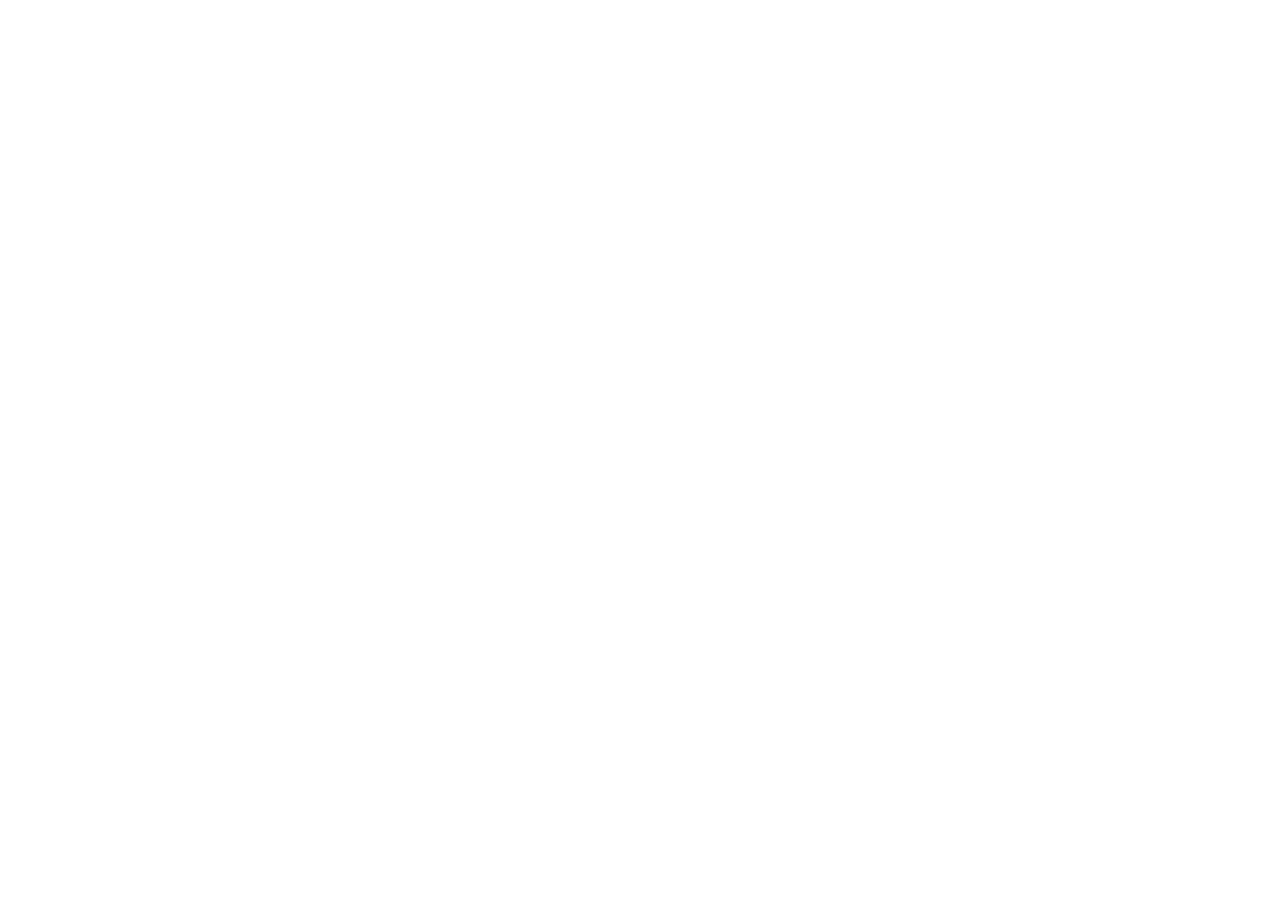
==== index.html @ 15af83b5 "第二次大事件" ====
<!DOCTYPE html>
<html lang="en">
  <head>
    <meta charset="UTF-8" />
    <meta name="viewport" content="width=device-width, initial-scale=1.0" />
    <title>Document</title>
  </head>
  <body></body>
</html>
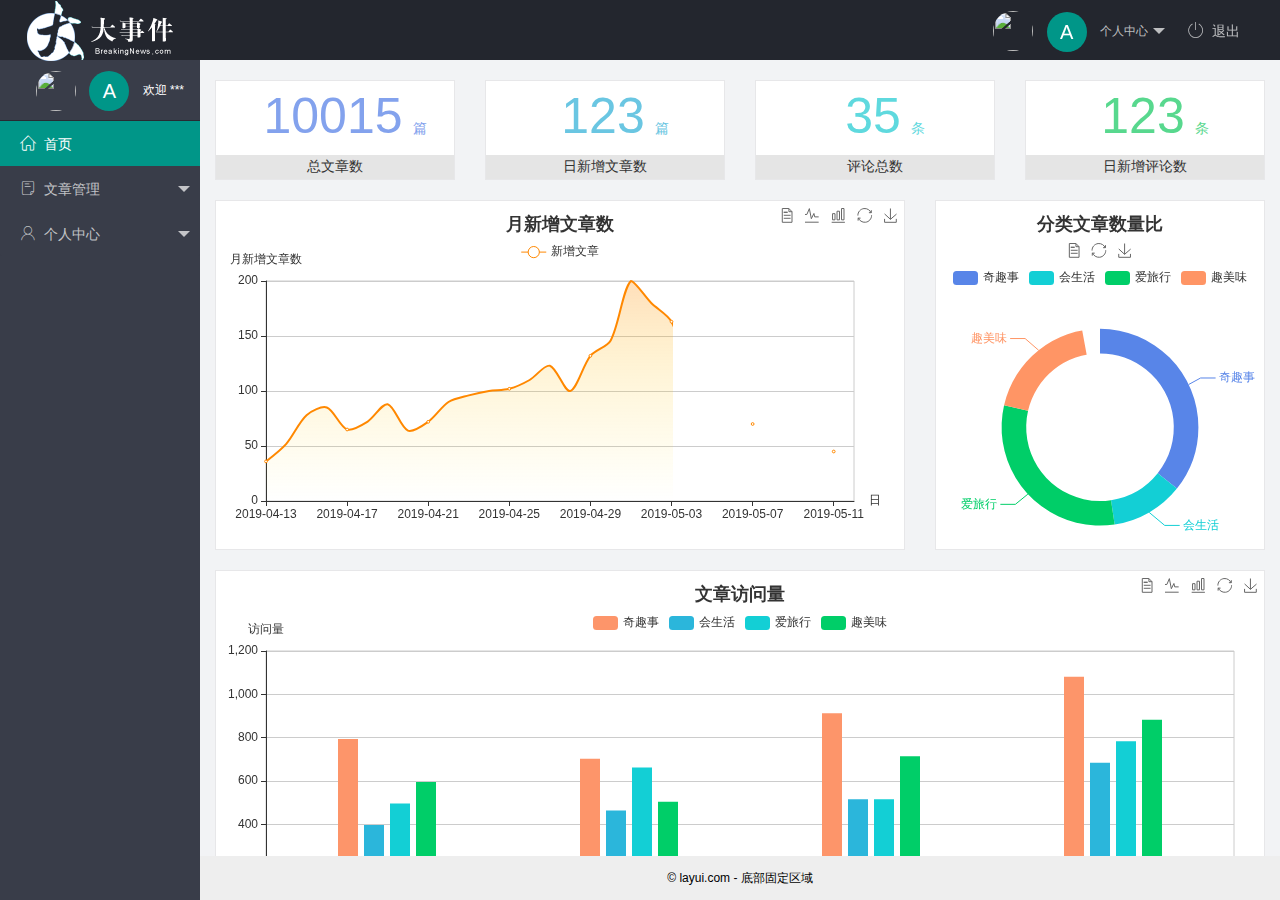
==== commit e11b3e50: "后台主页功能" ====
--- a/index.html
+++ b/index.html
@@ -4,6 +4,95 @@
     <meta charset="UTF-8" />
     <meta name="viewport" content="width=device-width, initial-scale=1.0" />
     <title>Document</title>
+    <link rel="stylesheet" href="/assets/lib/layui/css/layui.css" />
+    <link rel="stylesheet" href="/assets/fonts/iconfont.css" />
+    <link rel="stylesheet" href="/assets/css/index.css" />
   </head>
-  <body></body>
+  <body class="layui-layout-body">
+    <div class="layui-layout layui-layout-admin">
+      <div class="layui-header">
+        <div class="layui-logo">
+          <img src="/assets/images/logo.png" alt="" />
+        </div>
+        <!-- 头部区域（可配合layui已有的水平导航） -->
+        <ul class="layui-nav layui-layout-right">
+          <li class="layui-nav-item">
+            <a href="javascript:;" class="userinfo">
+              <img src="http://t.cn/RCzsdCq" class="layui-nav-img" />
+              <span class="text-avatar">A</span>
+              个人中心
+            </a>
+            <dl class="layui-nav-child">
+              <dd><a href="">基本资料</a></dd>
+              <dd><a href="">更换头像</a></dd>
+              <dd><a href="">重置密码</a></dd>
+            </dl>
+          </li>
+          <li class="layui-nav-item">
+            <a href="javascript:;" id="btnLogout"><span class="iconfont icon-tuichu"></span>退出</a>
+          </li>
+        </ul>
+      </div>
+
+      <div class="layui-side layui-bg-black">
+        <div class="layui-side-scroll">
+          <div class="userinfo">
+            <img src="http://t.cn/RCzsdCq" class="layui-nav-img" />
+            <span class="text-avatar">A</span>
+            <span id="welcome">欢迎 ***</span>
+          </div>
+          <!-- 左侧导航区域（可配合layui已有的垂直导航） -->
+          <!-- 左侧导航区域（可配合layui已有的垂直导航） -->
+          <ul class="layui-nav layui-nav-tree" lay-shrink="all">
+            <li class="layui-nav-item layui-this">
+              <a href="/home/dashboard.html" target="fm"><span class="iconfont icon-home"></span>首页</a>
+            </li>
+            <li class="layui-nav-item">
+              <a class="" href="javascript:;"><span class="iconfont icon-16"></span>文章管理</a>
+              <dl class="layui-nav-child">
+                <dd>
+                  <a href="javascript:;"><i class="layui-icon layui-icon-app"></i>文章类别</a>
+                </dd>
+                <dd>
+                  <a href="javascript:;"><i class="layui-icon layui-icon-app"></i>文章列表</a>
+                </dd>
+                <dd>
+                  <a href="javascript:;"><i class="layui-icon layui-icon-app"></i>发布文章</a>
+                </dd>
+              </dl>
+            </li>
+            <li class="layui-nav-item">
+              <a href="javascript:;"><span class="iconfont icon-user"></span>个人中心</a>
+              <dl class="layui-nav-child">
+                <dd>
+                  <a href="javascript:;"><i class="layui-icon layui-icon-app"></i>基本资料</a>
+                </dd>
+                <dd>
+                  <a href="javascript:;"><i class="layui-icon layui-icon-app"></i>更换头像</a>
+                </dd>
+                <dd>
+                  <a href="javascript:;"><i class="layui-icon layui-icon-app"></i>重置密码</a>
+                </dd>
+              </dl>
+            </li>
+          </ul>
+        </div>
+      </div>
+
+      <div class="layui-body">
+        <!-- 内容主体区域 -->
+        <iframe name="fm" src="/home/dashboard.html" frameborder="0"></iframe>
+      </div>
+
+      <div class="layui-footer">
+        <!-- 底部固定区域 -->
+        © layui.com - 底部固定区域
+      </div>
+    </div>
+    <!-- 导入 layui 的JS文件 -->
+    <script src="/assets/lib/layui/layui.all.js"></script>
+    <script src="/assets/lib/jquery.js"></script>
+    <script src="/assets/js/baseAPI.js"></script>
+    <script src="/assets/js/index.js"></script>
+  </body>
 </html>
--- a/assets/lib/layui/css/layui.css
+++ b/assets/lib/layui/css/layui.css
@@ -0,0 +1,2 @@
+/** layui-v2.5.5 MIT License By https://www.layui.com */
+ .layui-inline,img{display:inline-block;vertical-align:middle}h1,h2,h3,h4,h5,h6{font-weight:400}.layui-edge,.layui-header,.layui-inline,.layui-main{position:relative}.layui-body,.layui-edge,.layui-elip{overflow:hidden}.layui-btn,.layui-edge,.layui-inline,img{vertical-align:middle}.layui-btn,.layui-disabled,.layui-icon,.layui-unselect{-moz-user-select:none;-webkit-user-select:none;-ms-user-select:none}.layui-elip,.layui-form-checkbox span,.layui-form-pane .layui-form-label{text-overflow:ellipsis;white-space:nowrap}.layui-breadcrumb,.layui-tree-btnGroup{visibility:hidden}blockquote,body,button,dd,div,dl,dt,form,h1,h2,h3,h4,h5,h6,input,li,ol,p,pre,td,textarea,th,ul{margin:0;padding:0;-webkit-tap-highlight-color:rgba(0,0,0,0)}a:active,a:hover{outline:0}img{border:none}li{list-style:none}table{border-collapse:collapse;border-spacing:0}h4,h5,h6{font-size:100%}button,input,optgroup,option,select,textarea{font-family:inherit;font-size:inherit;font-style:inherit;font-weight:inherit;outline:0}pre{white-space:pre-wrap;white-space:-moz-pre-wrap;white-space:-pre-wrap;white-space:-o-pre-wrap;word-wrap:break-word}body{line-height:24px;font:14px Helvetica Neue,Helvetica,PingFang SC,Tahoma,Arial,sans-serif}hr{height:1px;margin:10px 0;border:0;clear:both}a{color:#333;text-decoration:none}a:hover{color:#777}a cite{font-style:normal;*cursor:pointer}.layui-border-box,.layui-border-box *{box-sizing:border-box}.layui-box,.layui-box *{box-sizing:content-box}.layui-clear{clear:both;*zoom:1}.layui-clear:after{content:'\20';clear:both;*zoom:1;display:block;height:0}.layui-inline{*display:inline;*zoom:1}.layui-edge{display:inline-block;width:0;height:0;border-width:6px;border-style:dashed;border-color:transparent}.layui-edge-top{top:-4px;border-bottom-color:#999;border-bottom-style:solid}.layui-edge-right{border-left-color:#999;border-left-style:solid}.layui-edge-bottom{top:2px;border-top-color:#999;border-top-style:solid}.layui-edge-left{border-right-color:#999;border-right-style:solid}.layui-disabled,.layui-disabled:hover{color:#d2d2d2!important;cursor:not-allowed!important}.layui-circle{border-radius:100%}.layui-show{display:block!important}.layui-hide{display:none!important}@font-face{font-family:layui-icon;src:url(../font/iconfont.eot?v=250);src:url(../font/iconfont.eot?v=250#iefix) format('embedded-opentype'),url(../font/iconfont.woff2?v=250) format('woff2'),url(../font/iconfont.woff?v=250) format('woff'),url(../font/iconfont.ttf?v=250) format('truetype'),url(../font/iconfont.svg?v=250#layui-icon) format('svg')}.layui-icon{font-family:layui-icon!important;font-size:16px;font-style:normal;-webkit-font-smoothing:antialiased;-moz-osx-font-smoothing:grayscale}.layui-icon-reply-fill:before{content:"\e611"}.layui-icon-set-fill:before{content:"\e614"}.layui-icon-menu-fill:before{content:"\e60f"}.layui-icon-search:before{content:"\e615"}.layui-icon-share:before{content:"\e641"}.layui-icon-set-sm:before{content:"\e620"}.layui-icon-engine:before{content:"\e628"}.layui-icon-close:before{content:"\1006"}.layui-icon-close-fill:before{content:"\1007"}.layui-icon-chart-screen:before{content:"\e629"}.layui-icon-star:before{content:"\e600"}.layui-icon-circle-dot:before{content:"\e617"}.layui-icon-chat:before{content:"\e606"}.layui-icon-release:before{content:"\e609"}.layui-icon-list:before{content:"\e60a"}.layui-icon-chart:before{content:"\e62c"}.layui-icon-ok-circle:before{content:"\1005"}.layui-icon-layim-theme:before{content:"\e61b"}.layui-icon-table:before{content:"\e62d"}.layui-icon-right:before{content:"\e602"}.layui-icon-left:before{content:"\e603"}.layui-icon-cart-simple:before{content:"\e698"}.layui-icon-face-cry:before{content:"\e69c"}.layui-icon-face-smile:before{content:"\e6af"}.layui-icon-survey:before{content:"\e6b2"}.layui-icon-tree:before{content:"\e62e"}.layui-icon-upload-circle:before{content:"\e62f"}.layui-icon-add-circle:before{content:"\e61f"}.layui-icon-download-circle:before{content:"\e601"}.layui-icon-templeate-1:before{content:"\e630"}.layui-icon-util:before{content:"\e631"}.layui-icon-face-surprised:before{content:"\e664"}.layui-icon-edit:before{content:"\e642"}.layui-icon-speaker:before{content:"\e645"}.layui-icon-down:before{content:"\e61a"}.layui-icon-file:before{content:"\e621"}.layui-icon-layouts:before{content:"\e632"}.layui-icon-rate-half:before{content:"\e6c9"}.layui-icon-add-circle-fine:before{content:"\e608"}.layui-icon-prev-circle:before{content:"\e633"}.layui-icon-read:before{content:"\e705"}.layui-icon-404:before{content:"\e61c"}.layui-icon-carousel:before{content:"\e634"}.layui-icon-help:before{content:"\e607"}.layui-icon-code-circle:before{content:"\e635"}.layui-icon-water:before{content:"\e636"}.layui-icon-username:before{content:"\e66f"}.layui-icon-find-fill:before{content:"\e670"}.layui-icon-about:before{content:"\e60b"}.layui-icon-location:before{content:"\e715"}.layui-icon-up:before{content:"\e619"}.layui-icon-pause:before{content:"\e651"}.layui-icon-date:before{content:"\e637"}.layui-icon-layim-uploadfile:before{content:"\e61d"}.layui-icon-delete:before{content:"\e640"}.layui-icon-play:before{content:"\e652"}.layui-icon-top:before{content:"\e604"}.layui-icon-friends:before{content:"\e612"}.layui-icon-refresh-3:before{content:"\e9aa"}.layui-icon-ok:before{content:"\e605"}.layui-icon-layer:before{content:"\e638"}.layui-icon-face-smile-fine:before{content:"\e60c"}.layui-icon-dollar:before{content:"\e659"}.layui-icon-group:before{content:"\e613"}.layui-icon-layim-download:before{content:"\e61e"}.layui-icon-picture-fine:before{content:"\e60d"}.layui-icon-link:before{content:"\e64c"}.layui-icon-diamond:before{content:"\e735"}.layui-icon-log:before{content:"\e60e"}.layui-icon-rate-solid:before{content:"\e67a"}.layui-icon-fonts-del:before{content:"\e64f"}.layui-icon-unlink:before{content:"\e64d"}.layui-icon-fonts-clear:before{content:"\e639"}.layui-icon-triangle-r:before{content:"\e623"}.layui-icon-circle:before{content:"\e63f"}.layui-icon-radio:before{content:"\e643"}.layui-icon-align-center:before{content:"\e647"}.layui-icon-align-right:before{content:"\e648"}.layui-icon-align-left:before{content:"\e649"}.layui-icon-loading-1:before{content:"\e63e"}.layui-icon-return:before{content:"\e65c"}.layui-icon-fonts-strong:before{content:"\e62b"}.layui-icon-upload:before{content:"\e67c"}.layui-icon-dialogue:before{content:"\e63a"}.layui-icon-video:before{content:"\e6ed"}.layui-icon-headset:before{content:"\e6fc"}.layui-icon-cellphone-fine:before{content:"\e63b"}.layui-icon-add-1:before{content:"\e654"}.layui-icon-face-smile-b:before{content:"\e650"}.layui-icon-fonts-html:before{content:"\e64b"}.layui-icon-form:before{content:"\e63c"}.layui-icon-cart:before{content:"\e657"}.layui-icon-camera-fill:before{content:"\e65d"}.layui-icon-tabs:before{content:"\e62a"}.layui-icon-fonts-code:before{content:"\e64e"}.layui-icon-fire:before{content:"\e756"}.layui-icon-set:before{content:"\e716"}.layui-icon-fonts-u:before{content:"\e646"}.layui-icon-triangle-d:before{content:"\e625"}.layui-icon-tips:before{content:"\e702"}.layui-icon-picture:before{content:"\e64a"}.layui-icon-more-vertical:before{content:"\e671"}.layui-icon-flag:before{content:"\e66c"}.layui-icon-loading:before{content:"\e63d"}.layui-icon-fonts-i:before{content:"\e644"}.layui-icon-refresh-1:before{content:"\e666"}.layui-icon-rmb:before{content:"\e65e"}.layui-icon-home:before{content:"\e68e"}.layui-icon-user:before{content:"\e770"}.layui-icon-notice:before{content:"\e667"}.layui-icon-login-weibo:before{content:"\e675"}.layui-icon-voice:before{content:"\e688"}.layui-icon-upload-drag:before{content:"\e681"}.layui-icon-login-qq:before{content:"\e676"}.layui-icon-snowflake:before{content:"\e6b1"}.layui-icon-file-b:before{content:"\e655"}.layui-icon-template:before{content:"\e663"}.layui-icon-auz:before{content:"\e672"}.layui-icon-console:before{content:"\e665"}.layui-icon-app:before{content:"\e653"}.layui-icon-prev:before{content:"\e65a"}.layui-icon-website:before{content:"\e7ae"}.layui-icon-next:before{content:"\e65b"}.layui-icon-component:before{content:"\e857"}.layui-icon-more:before{content:"\e65f"}.layui-icon-login-wechat:before{content:"\e677"}.layui-icon-shrink-right:before{content:"\e668"}.layui-icon-spread-left:before{content:"\e66b"}.layui-icon-camera:before{content:"\e660"}.layui-icon-note:before{content:"\e66e"}.layui-icon-refresh:before{content:"\e669"}.layui-icon-female:before{content:"\e661"}.layui-icon-male:before{content:"\e662"}.layui-icon-password:before{content:"\e673"}.layui-icon-senior:before{content:"\e674"}.layui-icon-theme:before{content:"\e66a"}.layui-icon-tread:before{content:"\e6c5"}.layui-icon-praise:before{content:"\e6c6"}.layui-icon-star-fill:before{content:"\e658"}.layui-icon-rate:before{content:"\e67b"}.layui-icon-template-1:before{content:"\e656"}.layui-icon-vercode:before{content:"\e679"}.layui-icon-cellphone:before{content:"\e678"}.layui-icon-screen-full:before{content:"\e622"}.layui-icon-screen-restore:before{content:"\e758"}.layui-icon-cols:before{content:"\e610"}.layui-icon-export:before{content:"\e67d"}.layui-icon-print:before{content:"\e66d"}.layui-icon-slider:before{content:"\e714"}.layui-icon-addition:before{content:"\e624"}.layui-icon-subtraction:before{content:"\e67e"}.layui-icon-service:before{content:"\e626"}.layui-icon-transfer:before{content:"\e691"}.layui-main{width:1140px;margin:0 auto}.layui-header{z-index:1000;height:60px}.layui-header a:hover{transition:all .5s;-webkit-transition:all .5s}.layui-side{position:fixed;left:0;top:0;bottom:0;z-index:999;width:200px;overflow-x:hidden}.layui-side-scroll{position:relative;width:220px;height:100%;overflow-x:hidden}.layui-body{position:absolute;left:200px;right:0;top:0;bottom:0;z-index:998;width:auto;overflow-y:auto;box-sizing:border-box}.layui-layout-body{overflow:hidden}.layui-layout-admin .layui-header{background-color:#23262E}.layui-layout-admin .layui-side{top:60px;width:200px;overflow-x:hidden}.layui-layout-admin .layui-body{position:fixed;top:60px;bottom:44px}.layui-layout-admin .layui-main{width:auto;margin:0 15px}.layui-layout-admin .layui-footer{position:fixed;left:200px;right:0;bottom:0;height:44px;line-height:44px;padding:0 15px;background-color:#eee}.layui-layout-admin .layui-logo{position:absolute;left:0;top:0;width:200px;height:100%;line-height:60px;text-align:center;color:#009688;font-size:16px}.layui-layout-admin .layui-header .layui-nav{background:0 0}.layui-layout-left{position:absolute!important;left:200px;top:0}.layui-layout-right{position:absolute!important;right:0;top:0}.layui-container{position:relative;margin:0 auto;padding:0 15px;box-sizing:border-box}.layui-fluid{position:relative;margin:0 auto;padding:0 15px}.layui-row:after,.layui-row:before{content:'';display:block;clear:both}.layui-col-lg1,.layui-col-lg10,.layui-col-lg11,.layui-col-lg12,.layui-col-lg2,.layui-col-lg3,.layui-col-lg4,.layui-col-lg5,.layui-col-lg6,.layui-col-lg7,.layui-col-lg8,.layui-col-lg9,.layui-col-md1,.layui-col-md10,.layui-col-md11,.layui-col-md12,.layui-col-md2,.layui-col-md3,.layui-col-md4,.layui-col-md5,.layui-col-md6,.layui-col-md7,.layui-col-md8,.layui-col-md9,.layui-col-sm1,.layui-col-sm10,.layui-col-sm11,.layui-col-sm12,.layui-col-sm2,.layui-col-sm3,.layui-col-sm4,.layui-col-sm5,.layui-col-sm6,.layui-col-sm7,.layui-col-sm8,.layui-col-sm9,.layui-col-xs1,.layui-col-xs10,.layui-col-xs11,.layui-col-xs12,.layui-col-xs2,.layui-col-xs3,.layui-col-xs4,.layui-col-xs5,.layui-col-xs6,.layui-col-xs7,.layui-col-xs8,.layui-col-xs9{position:relative;display:block;box-sizing:border-box}.layui-col-xs1,.layui-col-xs10,.layui-col-xs11,.layui-col-xs12,.layui-col-xs2,.layui-col-xs3,.layui-col-xs4,.layui-col-xs5,.layui-col-xs6,.layui-col-xs7,.layui-col-xs8,.layui-col-xs9{float:left}.layui-col-xs1{width:8.33333333%}.layui-col-xs2{width:16.66666667%}.layui-col-xs3{width:25%}.layui-col-xs4{width:33.33333333%}.layui-col-xs5{width:41.66666667%}.layui-col-xs6{width:50%}.layui-col-xs7{width:58.33333333%}.layui-col-xs8{width:66.66666667%}.layui-col-xs9{width:75%}.layui-col-xs10{width:83.33333333%}.layui-col-xs11{width:91.66666667%}.layui-col-xs12{width:100%}.layui-col-xs-offset1{margin-left:8.33333333%}.layui-col-xs-offset2{margin-left:16.66666667%}.layui-col-xs-offset3{margin-left:25%}.layui-col-xs-offset4{margin-left:33.33333333%}.layui-col-xs-offset5{margin-left:41.66666667%}.layui-col-xs-offset6{margin-left:50%}.layui-col-xs-offset7{margin-left:58.33333333%}.layui-col-xs-offset8{margin-left:66.66666667%}.layui-col-xs-offset9{margin-left:75%}.layui-col-xs-offset10{margin-left:83.33333333%}.layui-col-xs-offset11{margin-left:91.66666667%}.layui-col-xs-offset12{margin-left:100%}@media screen and (max-width:768px){.layui-hide-xs{display:none!important}.layui-show-xs-block{display:block!important}.layui-show-xs-inline{display:inline!important}.layui-show-xs-inline-block{display:inline-block!important}}@media screen and (min-width:768px){.layui-container{width:750px}.layui-hide-sm{display:none!important}.layui-show-sm-block{display:block!important}.layui-show-sm-inline{display:inline!important}.layui-show-sm-inline-block{display:inline-block!important}.layui-col-sm1,.layui-col-sm10,.layui-col-sm11,.layui-col-sm12,.layui-col-sm2,.layui-col-sm3,.layui-col-sm4,.layui-col-sm5,.layui-col-sm6,.layui-col-sm7,.layui-col-sm8,.layui-col-sm9{float:left}.layui-col-sm1{width:8.33333333%}.layui-col-sm2{width:16.66666667%}.layui-col-sm3{width:25%}.layui-col-sm4{width:33.33333333%}.layui-col-sm5{width:41.66666667%}.layui-col-sm6{width:50%}.layui-col-sm7{width:58.33333333%}.layui-col-sm8{width:66.66666667%}.layui-col-sm9{width:75%}.layui-col-sm10{width:83.33333333%}.layui-col-sm11{width:91.66666667%}.layui-col-sm12{width:100%}.layui-col-sm-offset1{margin-left:8.33333333%}.layui-col-sm-offset2{margin-left:16.66666667%}.layui-col-sm-offset3{margin-left:25%}.layui-col-sm-offset4{margin-left:33.33333333%}.layui-col-sm-offset5{margin-left:41.66666667%}.layui-col-sm-offset6{margin-left:50%}.layui-col-sm-offset7{margin-left:58.33333333%}.layui-col-sm-offset8{margin-left:66.66666667%}.layui-col-sm-offset9{margin-left:75%}.layui-col-sm-offset10{margin-left:83.33333333%}.layui-col-sm-offset11{margin-left:91.66666667%}.layui-col-sm-offset12{margin-left:100%}}@media screen and (min-width:992px){.layui-container{width:970px}.layui-hide-md{display:none!important}.layui-show-md-block{display:block!important}.layui-show-md-inline{display:inline!important}.layui-show-md-inline-block{display:inline-block!important}.layui-col-md1,.layui-col-md10,.layui-col-md11,.layui-col-md12,.layui-col-md2,.layui-col-md3,.layui-col-md4,.layui-col-md5,.layui-col-md6,.layui-col-md7,.layui-col-md8,.layui-col-md9{float:left}.layui-col-md1{width:8.33333333%}.layui-col-md2{width:16.66666667%}.layui-col-md3{width:25%}.layui-col-md4{width:33.33333333%}.layui-col-md5{width:41.66666667%}.layui-col-md6{width:50%}.layui-col-md7{width:58.33333333%}.layui-col-md8{width:66.66666667%}.layui-col-md9{width:75%}.layui-col-md10{width:83.33333333%}.layui-col-md11{width:91.66666667%}.layui-col-md12{width:100%}.layui-col-md-offset1{margin-left:8.33333333%}.layui-col-md-offset2{margin-left:16.66666667%}.layui-col-md-offset3{margin-left:25%}.layui-col-md-offset4{margin-left:33.33333333%}.layui-col-md-offset5{margin-left:41.66666667%}.layui-col-md-offset6{margin-left:50%}.layui-col-md-offset7{margin-left:58.33333333%}.layui-col-md-offset8{margin-left:66.66666667%}.layui-col-md-offset9{margin-left:75%}.layui-col-md-offset10{margin-left:83.33333333%}.layui-col-md-offset11{margin-left:91.66666667%}.layui-col-md-offset12{margin-left:100%}}@media screen and (min-width:1200px){.layui-container{width:1170px}.layui-hide-lg{display:none!important}.layui-show-lg-block{display:block!important}.layui-show-lg-inline{display:inline!important}.layui-show-lg-inline-block{display:inline-block!important}.layui-col-lg1,.layui-col-lg10,.layui-col-lg11,.layui-col-lg12,.layui-col-lg2,.layui-col-lg3,.layui-col-lg4,.layui-col-lg5,.layui-col-lg6,.layui-col-lg7,.layui-col-lg8,.layui-col-lg9{float:left}.layui-col-lg1{width:8.33333333%}.layui-col-lg2{width:16.66666667%}.layui-col-lg3{width:25%}.layui-col-lg4{width:33.33333333%}.layui-col-lg5{width:41.66666667%}.layui-col-lg6{width:50%}.layui-col-lg7{width:58.33333333%}.layui-col-lg8{width:66.66666667%}.layui-col-lg9{width:75%}.layui-col-lg10{width:83.33333333%}.layui-col-lg11{width:91.66666667%}.layui-col-lg12{width:100%}.layui-col-lg-offset1{margin-left:8.33333333%}.layui-col-lg-offset2{margin-left:16.66666667%}.layui-col-lg-offset3{margin-left:25%}.layui-col-lg-offset4{margin-left:33.33333333%}.layui-col-lg-offset5{margin-left:41.66666667%}.layui-col-lg-offset6{margin-left:50%}.layui-col-lg-offset7{margin-left:58.33333333%}.layui-col-lg-offset8{margin-left:66.66666667%}.layui-col-lg-offset9{margin-left:75%}.layui-col-lg-offset10{margin-left:83.33333333%}.layui-col-lg-offset11{margin-left:91.66666667%}.layui-col-lg-offset12{margin-left:100%}}.layui-col-space1{margin:-.5px}.layui-col-space1>*{padding:.5px}.layui-col-space3{margin:-1.5px}.layui-col-space3>*{padding:1.5px}.layui-col-space5{margin:-2.5px}.layui-col-space5>*{padding:2.5px}.layui-col-space8{margin:-3.5px}.layui-col-space8>*{padding:3.5px}.layui-col-space10{margin:-5px}.layui-col-space10>*{padding:5px}.layui-col-space12{margin:-6px}.layui-col-space12>*{padding:6px}.layui-col-space15{margin:-7.5px}.layui-col-space15>*{padding:7.5px}.layui-col-space18{margin:-9px}.layui-col-space18>*{padding:9px}.layui-col-space20{margin:-10px}.layui-col-space20>*{padding:10px}.layui-col-space22{margin:-11px}.layui-col-space22>*{padding:11px}.layui-col-space25{margin:-12.5px}.layui-col-space25>*{padding:12.5px}.layui-col-space30{margin:-15px}.layui-col-space30>*{padding:15px}.layui-btn,.layui-input,.layui-select,.layui-textarea,.layui-upload-button{outline:0;-webkit-appearance:none;transition:all .3s;-webkit-transition:all .3s;box-sizing:border-box}.layui-elem-quote{margin-bottom:10px;padding:15px;line-height:22px;border-left:5px solid #009688;border-radius:0 2px 2px 0;background-color:#f2f2f2}.layui-quote-nm{border-style:solid;border-width:1px 1px 1px 5px;background:0 0}.layui-elem-field{margin-bottom:10px;padding:0;border-width:1px;border-style:solid}.layui-elem-field legend{margin-left:20px;padding:0 10px;font-size:20px;font-weight:300}.layui-field-title{margin:10px 0 20px;border-width:1px 0 0}.layui-field-box{padding:10px 15px}.layui-field-title .layui-field-box{padding:10px 0}.layui-progress{position:relative;height:6px;border-radius:20px;background-color:#e2e2e2}.layui-progress-bar{position:absolute;left:0;top:0;width:0;max-width:100%;height:6px;border-radius:20px;text-align:right;background-color:#5FB878;transition:all .3s;-webkit-transition:all .3s}.layui-progress-big,.layui-progress-big .layui-progress-bar{height:18px;line-height:18px}.layui-progress-text{position:relative;top:-20px;line-height:18px;font-size:12px;color:#666}.layui-progress-big .layui-progress-text{position:static;padding:0 10px;color:#fff}.layui-collapse{border-width:1px;border-style:solid;border-radius:2px}.layui-colla-content,.layui-colla-item{border-top-width:1px;border-top-style:solid}.layui-colla-item:first-child{border-top:none}.layui-colla-title{position:relative;height:42px;line-height:42px;padding:0 15px 0 35px;color:#333;background-color:#f2f2f2;cursor:pointer;font-size:14px;overflow:hidden}.layui-colla-content{display:none;padding:10px 15px;line-height:22px;color:#666}.layui-colla-icon{position:absolute;left:15px;top:0;font-size:14px}.layui-card{margin-bottom:15px;border-radius:2px;background-color:#fff;box-shadow:0 1px 2px 0 rgba(0,0,0,.05)}.layui-card:last-child{margin-bottom:0}.layui-card-header{position:relative;height:42px;line-height:42px;padding:0 15px;border-bottom:1px solid #f6f6f6;color:#333;border-radius:2px 2px 0 0;font-size:14px}.layui-bg-black,.layui-bg-blue,.layui-bg-cyan,.layui-bg-green,.layui-bg-orange,.layui-bg-red{color:#fff!important}.layui-card-body{position:relative;padding:10px 15px;line-height:24px}.layui-card-body[pad15]{padding:15px}.layui-card-body[pad20]{padding:20px}.layui-card-body .layui-table{margin:5px 0}.layui-card .layui-tab{margin:0}.layui-panel-window{position:relative;padding:15px;border-radius:0;border-top:5px solid #E6E6E6;background-color:#fff}.layui-auxiliar-moving{position:fixed;left:0;right:0;top:0;bottom:0;width:100%;height:100%;background:0 0;z-index:9999999999}.layui-form-label,.layui-form-mid,.layui-form-select,.layui-input-block,.layui-input-inline,.layui-textarea{position:relative}.layui-bg-red{background-color:#FF5722!important}.layui-bg-orange{background-color:#FFB800!important}.layui-bg-green{background-color:#009688!important}.layui-bg-cyan{background-color:#2F4056!important}.layui-bg-blue{background-color:#1E9FFF!important}.layui-bg-black{background-color:#393D49!important}.layui-bg-gray{background-color:#eee!important;color:#666!important}.layui-badge-rim,.layui-colla-content,.layui-colla-item,.layui-collapse,.layui-elem-field,.layui-form-pane .layui-form-item[pane],.layui-form-pane .layui-form-label,.layui-input,.layui-layedit,.layui-layedit-tool,.layui-quote-nm,.layui-select,.layui-tab-bar,.layui-tab-card,.layui-tab-title,.layui-tab-title .layui-this:after,.layui-textarea{border-color:#e6e6e6}.layui-timeline-item:before,hr{background-color:#e6e6e6}.layui-text{line-height:22px;font-size:14px;color:#666}.layui-text h1,.layui-text h2,.layui-text h3{font-weight:500;color:#333}.layui-text h1{font-size:30px}.layui-text h2{font-size:24px}.layui-text h3{font-size:18px}.layui-text a:not(.layui-btn){color:#01AAED}.layui-text a:not(.layui-btn):hover{text-decoration:underline}.layui-text ul{padding:5px 0 5px 15px}.layui-text ul li{margin-top:5px;list-style-type:disc}.layui-text em,.layui-word-aux{color:#999!important;padding:0 5px!important}.layui-btn{display:inline-block;height:38px;line-height:38px;padding:0 18px;background-color:#009688;color:#fff;white-space:nowrap;text-align:center;font-size:14px;border:none;border-radius:2px;cursor:pointer}.layui-btn:hover{opacity:.8;filter:alpha(opacity=80);color:#fff}.layui-btn:active{opacity:1;filter:alpha(opacity=100)}.layui-btn+.layui-btn{margin-left:10px}.layui-btn-container{font-size:0}.layui-btn-container .layui-btn{margin-right:10px;margin-bottom:10px}.layui-btn-container .layui-btn+.layui-btn{margin-left:0}.layui-table .layui-btn-container .layui-btn{margin-bottom:9px}.layui-btn-radius{border-radius:100px}.layui-btn .layui-icon{margin-right:3px;font-size:18px;vertical-align:bottom;vertical-align:middle\9}.layui-btn-primary{border:1px solid #C9C9C9;background-color:#fff;color:#555}.layui-btn-primary:hover{border-color:#009688;color:#333}.layui-btn-normal{background-color:#1E9FFF}.layui-btn-warm{background-color:#FFB800}.layui-btn-danger{background-color:#FF5722}.layui-btn-checked{background-color:#5FB878}.layui-btn-disabled,.layui-btn-disabled:active,.layui-btn-disabled:hover{border:1px solid #e6e6e6;background-color:#FBFBFB;color:#C9C9C9;cursor:not-allowed;opacity:1}.layui-btn-lg{height:44px;line-height:44px;padding:0 25px;font-size:16px}.layui-btn-sm{height:30px;line-height:30px;padding:0 10px;font-size:12px}.layui-btn-sm i{font-size:16px!important}.layui-btn-xs{height:22px;line-height:22px;padding:0 5px;font-size:12px}.layui-btn-xs i{font-size:14px!important}.layui-btn-group{display:inline-block;vertical-align:middle;font-size:0}.layui-btn-group .layui-btn{margin-left:0!important;margin-right:0!important;border-left:1px solid rgba(255,255,255,.5);border-radius:0}.layui-btn-group .layui-btn-primary{border-left:none}.layui-btn-group .layui-btn-primary:hover{border-color:#C9C9C9;color:#009688}.layui-btn-group .layui-btn:first-child{border-left:none;border-radius:2px 0 0 2px}.layui-btn-group .layui-btn-primary:first-child{border-left:1px solid #c9c9c9}.layui-btn-group .layui-btn:last-child{border-radius:0 2px 2px 0}.layui-btn-group .layui-btn+.layui-btn{margin-left:0}.layui-btn-group+.layui-btn-group{margin-left:10px}.layui-btn-fluid{width:100%}.layui-input,.layui-select,.layui-textarea{height:38px;line-height:1.3;line-height:38px\9;border-width:1px;border-style:solid;background-color:#fff;border-radius:2px}.layui-input::-webkit-input-placeholder,.layui-select::-webkit-input-placeholder,.layui-textarea::-webkit-input-placeholder{line-height:1.3}.layui-input,.layui-textarea{display:block;width:100%;padding-left:10px}.layui-input:hover,.layui-textarea:hover{border-color:#D2D2D2!important}.layui-input:focus,.layui-textarea:focus{border-color:#C9C9C9!important}.layui-textarea{min-height:100px;height:auto;line-height:20px;padding:6px 10px;resize:vertical}.layui-select{padding:0 10px}.layui-form input[type=checkbox],.layui-form input[type=radio],.layui-form select{display:none}.layui-form [lay-ignore]{display:initial}.layui-form-item{margin-bottom:15px;clear:both;*zoom:1}.layui-form-item:after{content:'\20';clear:both;*zoom:1;display:block;height:0}.layui-form-label{float:left;display:block;padding:9px 15px;width:80px;font-weight:400;line-height:20px;text-align:right}.layui-form-label-col{display:block;float:none;padding:9px 0;line-height:20px;text-align:left}.layui-form-item .layui-inline{margin-bottom:5px;margin-right:10px}.layui-input-block{margin-left:110px;min-height:36px}.layui-input-inline{display:inline-block;vertical-align:middle}.layui-form-item .layui-input-inline{float:left;width:190px;margin-right:10px}.layui-form-text .layui-input-inline{width:auto}.layui-form-mid{float:left;display:block;padding:9px 0!important;line-height:20px;margin-right:10px}.layui-form-danger+.layui-form-select .layui-input,.layui-form-danger:focus{border-color:#FF5722!important}.layui-form-select .layui-input{padding-right:30px;cursor:pointer}.layui-form-select .layui-edge{position:absolute;right:10px;top:50%;margin-top:-3px;cursor:pointer;border-width:6px;border-top-color:#c2c2c2;border-top-style:solid;transition:all .3s;-webkit-transition:all .3s}.layui-form-select dl{display:none;position:absolute;left:0;top:42px;padding:5px 0;z-index:899;min-width:100%;border:1px solid #d2d2d2;max-height:300px;overflow-y:auto;background-color:#fff;border-radius:2px;box-shadow:0 2px 4px rgba(0,0,0,.12);box-sizing:border-box}.layui-form-select dl dd,.layui-form-select dl dt{padding:0 10px;line-height:36px;white-space:nowrap;overflow:hidden;text-overflow:ellipsis}.layui-form-select dl dt{font-size:12px;color:#999}.layui-form-select dl dd{cursor:pointer}.layui-form-select dl dd:hover{background-color:#f2f2f2;-webkit-transition:.5s all;transition:.5s all}.layui-form-select .layui-select-group dd{padding-left:20px}.layui-form-select dl dd.layui-select-tips{padding-left:10px!important;color:#999}.layui-form-select dl dd.layui-this{background-color:#5FB878;color:#fff}.layui-form-checkbox,.layui-form-select dl dd.layui-disabled{background-color:#fff}.layui-form-selected dl{display:block}.layui-form-checkbox,.layui-form-checkbox *,.layui-form-switch{display:inline-block;vertical-align:middle}.layui-form-selected .layui-edge{margin-top:-9px;-webkit-transform:rotate(180deg);transform:rotate(180deg);margin-top:-3px\9}:root .layui-form-selected .layui-edge{margin-top:-9px\0/IE9}.layui-form-selectup dl{top:auto;bottom:42px}.layui-select-none{margin:5px 0;text-align:center;color:#999}.layui-select-disabled .layui-disabled{border-color:#eee!important}.layui-select-disabled .layui-edge{border-top-color:#d2d2d2}.layui-form-checkbox{position:relative;height:30px;line-height:30px;margin-right:10px;padding-right:30px;cursor:pointer;font-size:0;-webkit-transition:.1s linear;transition:.1s linear;box-sizing:border-box}.layui-form-checkbox span{padding:0 10px;height:100%;font-size:14px;border-radius:2px 0 0 2px;background-color:#d2d2d2;color:#fff;overflow:hidden}.layui-form-checkbox:hover span{background-color:#c2c2c2}.layui-form-checkbox i{position:absolute;right:0;top:0;width:30px;height:28px;border:1px solid #d2d2d2;border-left:none;border-radius:0 2px 2px 0;color:#fff;font-size:20px;text-align:center}.layui-form-checkbox:hover i{border-color:#c2c2c2;color:#c2c2c2}.layui-form-checked,.layui-form-checked:hover{border-color:#5FB878}.layui-form-checked span,.layui-form-checked:hover span{background-color:#5FB878}.layui-form-checked i,.layui-form-checked:hover i{color:#5FB878}.layui-form-item .layui-form-checkbox{margin-top:4px}.layui-form-checkbox[lay-skin=primary]{height:auto!important;line-height:normal!important;min-width:18px;min-height:18px;border:none!important;margin-right:0;padding-left:28px;padding-right:0;background:0 0}.layui-form-checkbox[lay-skin=primary] span{padding-left:0;padding-right:15px;line-height:18px;background:0 0;color:#666}.layui-form-checkbox[lay-skin=primary] i{right:auto;left:0;width:16px;height:16px;line-height:16px;border:1px solid #d2d2d2;font-size:12px;border-radius:2px;background-color:#fff;-webkit-transition:.1s linear;transition:.1s linear}.layui-form-checkbox[lay-skin=primary]:hover i{border-color:#5FB878;color:#fff}.layui-form-checked[lay-skin=primary] i{border-color:#5FB878!important;background-color:#5FB878;color:#fff}.layui-checkbox-disbaled[lay-skin=primary] span{background:0 0!important;color:#c2c2c2}.layui-checkbox-disbaled[lay-skin=primary]:hover i{border-color:#d2d2d2}.layui-form-item .layui-form-checkbox[lay-skin=primary]{margin-top:10px}.layui-form-switch{position:relative;height:22px;line-height:22px;min-width:35px;padding:0 5px;margin-top:8px;border:1px solid #d2d2d2;border-radius:20px;cursor:pointer;background-color:#fff;-webkit-transition:.1s linear;transition:.1s linear}.layui-form-switch i{position:absolute;left:5px;top:3px;width:16px;height:16px;border-radius:20px;background-color:#d2d2d2;-webkit-transition:.1s linear;transition:.1s linear}.layui-form-switch em{position:relative;top:0;width:25px;margin-left:21px;padding:0!important;text-align:center!important;color:#999!important;font-style:normal!important;font-size:12px}.layui-form-onswitch{border-color:#5FB878;background-color:#5FB878}.layui-checkbox-disbaled,.layui-checkbox-disbaled i{border-color:#e2e2e2!important}.layui-form-onswitch i{left:100%;margin-left:-21px;background-color:#fff}.layui-form-onswitch em{margin-left:5px;margin-right:21px;color:#fff!important}.layui-checkbox-disbaled span{background-color:#e2e2e2!important}.layui-checkbox-disbaled:hover i{color:#fff!important}[lay-radio]{display:none}.layui-form-radio,.layui-form-radio *{display:inline-block;vertical-align:middle}.layui-form-radio{line-height:28px;margin:6px 10px 0 0;padding-right:10px;cursor:pointer;font-size:0}.layui-form-radio *{font-size:14px}.layui-form-radio>i{margin-right:8px;font-size:22px;color:#c2c2c2}.layui-form-radio>i:hover,.layui-form-radioed>i{color:#5FB878}.layui-radio-disbaled>i{color:#e2e2e2!important}.layui-form-pane .layui-form-label{width:110px;padding:8px 15px;height:38px;line-height:20px;border-width:1px;border-style:solid;border-radius:2px 0 0 2px;text-align:center;background-color:#FBFBFB;overflow:hidden;box-sizing:border-box}.layui-form-pane .layui-input-inline{margin-left:-1px}.layui-form-pane .layui-input-block{margin-left:110px;left:-1px}.layui-form-pane .layui-input{border-radius:0 2px 2px 0}.layui-form-pane .layui-form-text .layui-form-label{float:none;width:100%;border-radius:2px;box-sizing:border-box;text-align:left}.layui-form-pane .layui-form-text .layui-input-inline{display:block;margin:0;top:-1px;clear:both}.layui-form-pane .layui-form-text .layui-input-block{margin:0;left:0;top:-1px}.layui-form-pane .layui-form-text .layui-textarea{min-height:100px;border-radius:0 0 2px 2px}.layui-form-pane .layui-form-checkbox{margin:4px 0 4px 10px}.layui-form-pane .layui-form-radio,.layui-form-pane .layui-form-switch{margin-top:6px;margin-left:10px}.layui-form-pane .layui-form-item[pane]{position:relative;border-width:1px;border-style:solid}.layui-form-pane .layui-form-item[pane] .layui-form-label{position:absolute;left:0;top:0;height:100%;border-width:0 1px 0 0}.layui-form-pane .layui-form-item[pane] .layui-input-inline{margin-left:110px}@media screen and (max-width:450px){.layui-form-item .layui-form-label{text-overflow:ellipsis;overflow:hidden;white-space:nowrap}.layui-form-item .layui-inline{display:block;margin-right:0;margin-bottom:20px;clear:both}.layui-form-item .layui-inline:after{content:'\20';clear:both;display:block;height:0}.layui-form-item .layui-input-inline{display:block;float:none;left:-3px;width:auto;margin:0 0 10px 112px}.layui-form-item .layui-input-inline+.layui-form-mid{margin-left:110px;top:-5px;padding:0}.layui-form-item .layui-form-checkbox{margin-right:5px;margin-bottom:5px}}.layui-layedit{border-width:1px;border-style:solid;border-radius:2px}.layui-layedit-tool{padding:3px 5px;border-bottom-width:1px;border-bottom-style:solid;font-size:0}.layedit-tool-fixed{position:fixed;top:0;border-top:1px solid #e2e2e2}.layui-layedit-tool .layedit-tool-mid,.layui-layedit-tool .layui-icon{display:inline-block;vertical-align:middle;text-align:center;font-size:14px}.layui-layedit-tool .layui-icon{position:relative;width:32px;height:30px;line-height:30px;margin:3px 5px;color:#777;cursor:pointer;border-radius:2px}.layui-layedit-tool .layui-icon:hover{color:#393D49}.layui-layedit-tool .layui-icon:active{color:#000}.layui-layedit-tool .layedit-tool-active{background-color:#e2e2e2;color:#000}.layui-layedit-tool .layui-disabled,.layui-layedit-tool .layui-disabled:hover{color:#d2d2d2;cursor:not-allowed}.layui-layedit-tool .layedit-tool-mid{width:1px;height:18px;margin:0 10px;background-color:#d2d2d2}.layedit-tool-html{width:50px!important;font-size:30px!important}.layedit-tool-b,.layedit-tool-code,.layedit-tool-help{font-size:16px!important}.layedit-tool-d,.layedit-tool-face,.layedit-tool-image,.layedit-tool-unlink{font-size:18px!important}.layedit-tool-image input{position:absolute;font-size:0;left:0;top:0;width:100%;height:100%;opacity:.01;filter:Alpha(opacity=1);cursor:pointer}.layui-layedit-iframe iframe{display:block;width:100%}#LAY_layedit_code{overflow:hidden}.layui-laypage{display:inline-block;*display:inline;*zoom:1;vertical-align:middle;margin:10px 0;font-size:0}.layui-laypage>a:first-child,.layui-laypage>a:first-child em{border-radius:2px 0 0 2px}.layui-laypage>a:last-child,.layui-laypage>a:last-child em{border-radius:0 2px 2px 0}.layui-laypage>:first-child{margin-left:0!important}.layui-laypage>:last-child{margin-right:0!important}.layui-laypage a,.layui-laypage button,.layui-laypage input,.layui-laypage select,.layui-laypage span{border:1px solid #e2e2e2}.layui-laypage a,.layui-laypage span{display:inline-block;*display:inline;*zoom:1;vertical-align:middle;padding:0 15px;height:28px;line-height:28px;margin:0 -1px 5px 0;background-color:#fff;color:#333;font-size:12px}.layui-flow-more a *,.layui-laypage input,.layui-table-view select[lay-ignore]{display:inline-block}.layui-laypage a:hover{color:#009688}.layui-laypage em{font-style:normal}.layui-laypage .layui-laypage-spr{color:#999;font-weight:700}.layui-laypage a{text-decoration:none}.layui-laypage .layui-laypage-curr{position:relative}.layui-laypage .layui-laypage-curr em{position:relative;color:#fff}.layui-laypage .layui-laypage-curr .layui-laypage-em{position:absolute;left:-1px;top:-1px;padding:1px;width:100%;height:100%;background-color:#009688}.layui-laypage-em{border-radius:2px}.layui-laypage-next em,.layui-laypage-prev em{font-family:Sim sun;font-size:16px}.layui-laypage .layui-laypage-count,.layui-laypage .layui-laypage-limits,.layui-laypage .layui-laypage-refresh,.layui-laypage .layui-laypage-skip{margin-left:10px;margin-right:10px;padding:0;border:none}.layui-laypage .layui-laypage-limits,.layui-laypage .layui-laypage-refresh{vertical-align:top}.layui-laypage .layui-laypage-refresh i{font-size:18px;cursor:pointer}.layui-laypage select{height:22px;padding:3px;border-radius:2px;cursor:pointer}.layui-laypage .layui-laypage-skip{height:30px;line-height:30px;color:#999}.layui-laypage button,.layui-laypage input{height:30px;line-height:30px;border-radius:2px;vertical-align:top;background-color:#fff;box-sizing:border-box}.layui-laypage input{width:40px;margin:0 10px;padding:0 3px;text-align:center}.layui-laypage input:focus,.layui-laypage select:focus{border-color:#009688!important}.layui-laypage button{margin-left:10px;padding:0 10px;cursor:pointer}.layui-table,.layui-table-view{margin:10px 0}.layui-flow-more{margin:10px 0;text-align:center;color:#999;font-size:14px}.layui-flow-more a{height:32px;line-height:32px}.layui-flow-more a *{vertical-align:top}.layui-flow-more a cite{padding:0 20px;border-radius:3px;background-color:#eee;color:#333;font-style:normal}.layui-flow-more a cite:hover{opacity:.8}.layui-flow-more a i{font-size:30px;color:#737383}.layui-table{width:100%;background-color:#fff;color:#666}.layui-table tr{transition:all .3s;-webkit-transition:all .3s}.layui-table th{text-align:left;font-weight:400}.layui-table tbody tr:hover,.layui-table thead tr,.layui-table-click,.layui-table-header,.layui-table-hover,.layui-table-mend,.layui-table-patch,.layui-table-tool,.layui-table-total,.layui-table-total tr,.layui-table[lay-even] tr:nth-child(even){background-color:#f2f2f2}.layui-table td,.layui-table th,.layui-table-col-set,.layui-table-fixed-r,.layui-table-grid-down,.layui-table-header,.layui-table-page,.layui-table-tips-main,.layui-table-tool,.layui-table-total,.layui-table-view,.layui-table[lay-skin=line],.layui-table[lay-skin=row]{border-width:1px;border-style:solid;border-color:#e6e6e6}.layui-table td,.layui-table th{position:relative;padding:9px 15px;min-height:20px;line-height:20px;font-size:14px}.layui-table[lay-skin=line] td,.layui-table[lay-skin=line] th{border-width:0 0 1px}.layui-table[lay-skin=row] td,.layui-table[lay-skin=row] th{border-width:0 1px 0 0}.layui-table[lay-skin=nob] td,.layui-table[lay-skin=nob] th{border:none}.layui-table img{max-width:100px}.layui-table[lay-size=lg] td,.layui-table[lay-size=lg] th{padding:15px 30px}.layui-table-view .layui-table[lay-size=lg] .layui-table-cell{height:40px;line-height:40px}.layui-table[lay-size=sm] td,.layui-table[lay-size=sm] th{font-size:12px;padding:5px 10px}.layui-table-view .layui-table[lay-size=sm] .layui-table-cell{height:20px;line-height:20px}.layui-table[lay-data]{display:none}.layui-table-box{position:relative;overflow:hidden}.layui-table-view .layui-table{position:relative;width:auto;margin:0}.layui-table-view .layui-table[lay-skin=line]{border-width:0 1px 0 0}.layui-table-view .layui-table[lay-skin=row]{border-width:0 0 1px}.layui-table-view .layui-table td,.layui-table-view .layui-table th{padding:5px 0;border-top:none;border-left:none}.layui-table-view .layui-table th.layui-unselect .layui-table-cell span{cursor:pointer}.layui-table-view .layui-table td{cursor:default}.layui-table-view .layui-table td[data-edit=text]{cursor:text}.layui-table-view .layui-form-checkbox[lay-skin=primary] i{width:18px;height:18px}.layui-table-view .layui-form-radio{line-height:0;padding:0}.layui-table-view .layui-form-radio>i{margin:0;font-size:20px}.layui-table-init{position:absolute;left:0;top:0;width:100%;height:100%;text-align:center;z-index:110}.layui-table-init .layui-icon{position:absolute;left:50%;top:50%;margin:-15px 0 0 -15px;font-size:30px;color:#c2c2c2}.layui-table-header{border-width:0 0 1px;overflow:hidden}.layui-table-header .layui-table{margin-bottom:-1px}.layui-table-tool .layui-inline[lay-event]{position:relative;width:26px;height:26px;padding:5px;line-height:16px;margin-right:10px;text-align:center;color:#333;border:1px solid #ccc;cursor:pointer;-webkit-transition:.5s all;transition:.5s all}.layui-table-tool .layui-inline[lay-event]:hover{border:1px solid #999}.layui-table-tool-temp{padding-right:120px}.layui-table-tool-self{position:absolute;right:17px;top:10px}.layui-table-tool .layui-table-tool-self .layui-inline[lay-event]{margin:0 0 0 10px}.layui-table-tool-panel{position:absolute;top:29px;left:-1px;padding:5px 0;min-width:150px;min-height:40px;border:1px solid #d2d2d2;text-align:left;overflow-y:auto;background-color:#fff;box-shadow:0 2px 4px rgba(0,0,0,.12)}.layui-table-cell,.layui-table-tool-panel li{overflow:hidden;text-overflow:ellipsis;white-space:nowrap}.layui-table-tool-panel li{padding:0 10px;line-height:30px;-webkit-transition:.5s all;transition:.5s all}.layui-table-tool-panel li .layui-form-checkbox[lay-skin=primary]{width:100%;padding-left:28px}.layui-table-tool-panel li:hover{background-color:#f2f2f2}.layui-table-tool-panel li .layui-form-checkbox[lay-skin=primary] i{position:absolute;left:0;top:0}.layui-table-tool-panel li .layui-form-checkbox[lay-skin=primary] span{padding:0}.layui-table-tool .layui-table-tool-self .layui-table-tool-panel{left:auto;right:-1px}.layui-table-col-set{position:absolute;right:0;top:0;width:20px;height:100%;border-width:0 0 0 1px;background-color:#fff}.layui-table-sort{width:10px;height:20px;margin-left:5px;cursor:pointer!important}.layui-table-sort .layui-edge{position:absolute;left:5px;border-width:5px}.layui-table-sort .layui-table-sort-asc{top:3px;border-top:none;border-bottom-style:solid;border-bottom-color:#b2b2b2}.layui-table-sort .layui-table-sort-asc:hover{border-bottom-color:#666}.layui-table-sort .layui-table-sort-desc{bottom:5px;border-bottom:none;border-top-style:solid;border-top-color:#b2b2b2}.layui-table-sort .layui-table-sort-desc:hover{border-top-color:#666}.layui-table-sort[lay-sort=asc] .layui-table-sort-asc{border-bottom-color:#000}.layui-table-sort[lay-sort=desc] .layui-table-sort-desc{border-top-color:#000}.layui-table-cell{height:28px;line-height:28px;padding:0 15px;position:relative;box-sizing:border-box}.layui-table-cell .layui-form-checkbox[lay-skin=primary]{top:-1px;padding:0}.layui-table-cell .layui-table-link{color:#01AAED}.laytable-cell-checkbox,.laytable-cell-numbers,.laytable-cell-radio,.laytable-cell-space{padding:0;text-align:center}.layui-table-body{position:relative;overflow:auto;margin-right:-1px;margin-bottom:-1px}.layui-table-body .layui-none{line-height:26px;padding:15px;text-align:center;color:#999}.layui-table-fixed{position:absolute;left:0;top:0;z-index:101}.layui-table-fixed .layui-table-body{overflow:hidden}.layui-table-fixed-l{box-shadow:0 -1px 8px rgba(0,0,0,.08)}.layui-table-fixed-r{left:auto;right:-1px;border-width:0 0 0 1px;box-shadow:-1px 0 8px rgba(0,0,0,.08)}.layui-table-fixed-r .layui-table-header{position:relative;overflow:visible}.layui-table-mend{position:absolute;right:-49px;top:0;height:100%;width:50px}.layui-table-tool{position:relative;z-index:890;width:100%;min-height:50px;line-height:30px;padding:10px 15px;border-width:0 0 1px}.layui-table-tool .layui-btn-container{margin-bottom:-10px}.layui-table-page,.layui-table-total{border-width:1px 0 0;margin-bottom:-1px;overflow:hidden}.layui-table-page{position:relative;width:100%;padding:7px 7px 0;height:41px;font-size:12px;white-space:nowrap}.layui-table-page>div{height:26px}.layui-table-page .layui-laypage{margin:0}.layui-table-page .layui-laypage a,.layui-table-page .layui-laypage span{height:26px;line-height:26px;margin-bottom:10px;border:none;background:0 0}.layui-table-page .layui-laypage a,.layui-table-page .layui-laypage span.layui-laypage-curr{padding:0 12px}.layui-table-page .layui-laypage span{margin-left:0;padding:0}.layui-table-page .layui-laypage .layui-laypage-prev{margin-left:-7px!important}.layui-table-page .layui-laypage .layui-laypage-curr .layui-laypage-em{left:0;top:0;padding:0}.layui-table-page .layui-laypage button,.layui-table-page .layui-laypage input{height:26px;line-height:26px}.layui-table-page .layui-laypage input{width:40px}.layui-table-page .layui-laypage button{padding:0 10px}.layui-table-page select{height:18px}.layui-table-patch .layui-table-cell{padding:0;width:30px}.layui-table-edit{position:absolute;left:0;top:0;width:100%;height:100%;padding:0 14px 1px;border-radius:0;box-shadow:1px 1px 20px rgba(0,0,0,.15)}.layui-table-edit:focus{border-color:#5FB878!important}select.layui-table-edit{padding:0 0 0 10px;border-color:#C9C9C9}.layui-table-view .layui-form-checkbox,.layui-table-view .layui-form-radio,.layui-table-view .layui-form-switch{top:0;margin:0;box-sizing:content-box}.layui-table-view .layui-form-checkbox{top:-1px;height:26px;line-height:26px}.layui-table-view .layui-form-checkbox i{height:26px}.layui-table-grid .layui-table-cell{overflow:visible}.layui-table-grid-down{position:absolute;top:0;right:0;width:26px;height:100%;padding:5px 0;border-width:0 0 0 1px;text-align:center;background-color:#fff;color:#999;cursor:pointer}.layui-table-grid-down .layui-icon{position:absolute;top:50%;left:50%;margin:-8px 0 0 -8px}.layui-table-grid-down:hover{background-color:#fbfbfb}body .layui-table-tips .layui-layer-content{background:0 0;padding:0;box-shadow:0 1px 6px rgba(0,0,0,.12)}.layui-table-tips-main{margin:-44px 0 0 -1px;max-height:150px;padding:8px 15px;font-size:14px;overflow-y:scroll;background-color:#fff;color:#666}.layui-table-tips-c{position:absolute;right:-3px;top:-13px;width:20px;height:20px;padding:3px;cursor:pointer;background-color:#666;border-radius:50%;color:#fff}.layui-table-tips-c:hover{background-color:#777}.layui-table-tips-c:before{position:relative;right:-2px}.layui-upload-file{display:none!important;opacity:.01;filter:Alpha(opacity=1)}.layui-upload-drag,.layui-upload-form,.layui-upload-wrap{display:inline-block}.layui-upload-list{margin:10px 0}.layui-upload-choose{padding:0 10px;color:#999}.layui-upload-drag{position:relative;padding:30px;border:1px dashed #e2e2e2;background-color:#fff;text-align:center;cursor:pointer;color:#999}.layui-upload-drag .layui-icon{font-size:50px;color:#009688}.layui-upload-drag[lay-over]{border-color:#009688}.layui-upload-iframe{position:absolute;width:0;height:0;border:0;visibility:hidden}.layui-upload-wrap{position:relative;vertical-align:middle}.layui-upload-wrap .layui-upload-file{display:block!important;position:absolute;left:0;top:0;z-index:10;font-size:100px;width:100%;height:100%;opacity:.01;filter:Alpha(opacity=1);cursor:pointer}.layui-transfer-active,.layui-transfer-box{display:inline-block;vertical-align:middle}.layui-transfer-box,.layui-transfer-header,.layui-transfer-search{border-width:0;border-style:solid;border-color:#e6e6e6}.layui-transfer-box{position:relative;border-width:1px;width:200px;height:360px;border-radius:2px;background-color:#fff}.layui-transfer-box .layui-form-checkbox{width:100%;margin:0!important}.layui-transfer-header{height:38px;line-height:38px;padding:0 10px;border-bottom-width:1px}.layui-transfer-search{position:relative;padding:10px;border-bottom-width:1px}.layui-transfer-search .layui-input{height:32px;padding-left:30px;font-size:12px}.layui-transfer-search .layui-icon-search{position:absolute;left:20px;top:50%;margin-top:-8px;color:#666}.layui-transfer-active{margin:0 15px}.layui-transfer-active .layui-btn{display:block;margin:0;padding:0 15px;background-color:#5FB878;border-color:#5FB878;color:#fff}.layui-transfer-active .layui-btn-disabled{background-color:#FBFBFB;border-color:#e6e6e6;color:#C9C9C9}.layui-transfer-active .layui-btn:first-child{margin-bottom:15px}.layui-transfer-active .layui-btn .layui-icon{margin:0;font-size:14px!important}.layui-transfer-data{padding:5px 0;overflow:auto}.layui-transfer-data li{height:32px;line-height:32px;padding:0 10px}.layui-transfer-data li:hover{background-color:#f2f2f2;transition:.5s all}.layui-transfer-data .layui-none{padding:15px 10px;text-align:center;color:#999}.layui-nav{position:relative;padding:0 20px;background-color:#393D49;color:#fff;border-radius:2px;font-size:0;box-sizing:border-box}.layui-nav *{font-size:14px}.layui-nav .layui-nav-item{position:relative;display:inline-block;*display:inline;*zoom:1;vertical-align:middle;line-height:60px}.layui-nav .layui-nav-item a{display:block;padding:0 20px;color:#fff;color:rgba(255,255,255,.7);transition:all .3s;-webkit-transition:all .3s}.layui-nav .layui-this:after,.layui-nav-bar,.layui-nav-tree .layui-nav-itemed:after{position:absolute;left:0;top:0;width:0;height:5px;background-color:#5FB878;transition:all .2s;-webkit-transition:all .2s}.layui-nav-bar{z-index:1000}.layui-nav .layui-nav-item a:hover,.layui-nav .layui-this a{color:#fff}.layui-nav .layui-this:after{content:'';top:auto;bottom:0;width:100%}.layui-nav-img{width:30px;height:30px;margin-right:10px;border-radius:50%}.layui-nav .layui-nav-more{content:'';width:0;height:0;border-style:solid dashed dashed;border-color:#fff transparent transparent;overflow:hidden;cursor:pointer;transition:all .2s;-webkit-transition:all .2s;position:absolute;top:50%;right:3px;margin-top:-3px;border-width:6px;border-top-color:rgba(255,255,255,.7)}.layui-nav .layui-nav-mored,.layui-nav-itemed>a .layui-nav-more{margin-top:-9px;border-style:dashed dashed solid;border-color:transparent transparent #fff}.layui-nav-child{display:none;position:absolute;left:0;top:65px;min-width:100%;line-height:36px;padding:5px 0;box-shadow:0 2px 4px rgba(0,0,0,.12);border:1px solid #d2d2d2;background-color:#fff;z-index:100;border-radius:2px;white-space:nowrap}.layui-nav .layui-nav-child a{color:#333}.layui-nav .layui-nav-child a:hover{background-color:#f2f2f2;color:#000}.layui-nav-child dd{position:relative}.layui-nav .layui-nav-child dd.layui-this a,.layui-nav-child dd.layui-this{background-color:#5FB878;color:#fff}.layui-nav-child dd.layui-this:after{display:none}.layui-nav-tree{width:200px;padding:0}.layui-nav-tree .layui-nav-item{display:block;width:100%;line-height:45px}.layui-nav-tree .layui-nav-item a{position:relative;height:45px;line-height:45px;text-overflow:ellipsis;overflow:hidden;white-space:nowrap}.layui-nav-tree .layui-nav-item a:hover{background-color:#4E5465}.layui-nav-tree .layui-nav-bar{width:5px;height:0;background-color:#009688}.layui-nav-tree .layui-nav-child dd.layui-this,.layui-nav-tree .layui-nav-child dd.layui-this a,.layui-nav-tree .layui-this,.layui-nav-tree .layui-this>a,.layui-nav-tree .layui-this>a:hover{background-color:#009688;color:#fff}.layui-nav-tree .layui-this:after{display:none}.layui-nav-itemed>a,.layui-nav-tree .layui-nav-title a,.layui-nav-tree .layui-nav-title a:hover{color:#fff!important}.layui-nav-tree .layui-nav-child{position:relative;z-index:0;top:0;border:none;box-shadow:none}.layui-nav-tree .layui-nav-child a{height:40px;line-height:40px;color:#fff;color:rgba(255,255,255,.7)}.layui-nav-tree .layui-nav-child,.layui-nav-tree .layui-nav-child a:hover{background:0 0;color:#fff}.layui-nav-tree .layui-nav-more{right:10px}.layui-nav-itemed>.layui-nav-child{display:block;padding:0;background-color:rgba(0,0,0,.3)!important}.layui-nav-itemed>.layui-nav-child>.layui-this>.layui-nav-child{display:block}.layui-nav-side{position:fixed;top:0;bottom:0;left:0;overflow-x:hidden;z-index:999}.layui-bg-blue .layui-nav-bar,.layui-bg-blue .layui-nav-itemed:after,.layui-bg-blue .layui-this:after{background-color:#93D1FF}.layui-bg-blue .layui-nav-child dd.layui-this{background-color:#1E9FFF}.layui-bg-blue .layui-nav-itemed>a,.layui-nav-tree.layui-bg-blue .layui-nav-title a,.layui-nav-tree.layui-bg-blue .layui-nav-title a:hover{background-color:#007DDB!important}.layui-breadcrumb{font-size:0}.layui-breadcrumb>*{font-size:14px}.layui-breadcrumb a{color:#999!important}.layui-breadcrumb a:hover{color:#5FB878!important}.layui-breadcrumb a cite{color:#666;font-style:normal}.layui-breadcrumb span[lay-separator]{margin:0 10px;color:#999}.layui-tab{margin:10px 0;text-align:left!important}.layui-tab[overflow]>.layui-tab-title{overflow:hidden}.layui-tab-title{position:relative;left:0;height:40px;white-space:nowrap;font-size:0;border-bottom-width:1px;border-bottom-style:solid;transition:all .2s;-webkit-transition:all .2s}.layui-tab-title li{display:inline-block;*display:inline;*zoom:1;vertical-align:middle;font-size:14px;transition:all .2s;-webkit-transition:all .2s;position:relative;line-height:40px;min-width:65px;padding:0 15px;text-align:center;cursor:pointer}.layui-tab-title li a{display:block}.layui-tab-title .layui-this{color:#000}.layui-tab-title .layui-this:after{position:absolute;left:0;top:0;content:'';width:100%;height:41px;border-width:1px;border-style:solid;border-bottom-color:#fff;border-radius:2px 2px 0 0;box-sizing:border-box;pointer-events:none}.layui-tab-bar{position:absolute;right:0;top:0;z-index:10;width:30px;height:39px;line-height:39px;border-width:1px;border-style:solid;border-radius:2px;text-align:center;background-color:#fff;cursor:pointer}.layui-tab-bar .layui-icon{position:relative;display:inline-block;top:3px;transition:all .3s;-webkit-transition:all .3s}.layui-tab-item{display:none}.layui-tab-more{padding-right:30px;height:auto!important;white-space:normal!important}.layui-tab-more li.layui-this:after{border-bottom-color:#e2e2e2;border-radius:2px}.layui-tab-more .layui-tab-bar .layui-icon{top:-2px;top:3px\9;-webkit-transform:rotate(180deg);transform:rotate(180deg)}:root .layui-tab-more .layui-tab-bar .layui-icon{top:-2px\0/IE9}.layui-tab-content{padding:10px}.layui-tab-title li .layui-tab-close{position:relative;display:inline-block;width:18px;height:18px;line-height:20px;margin-left:8px;top:1px;text-align:center;font-size:14px;color:#c2c2c2;transition:all .2s;-webkit-transition:all .2s}.layui-tab-title li .layui-tab-close:hover{border-radius:2px;background-color:#FF5722;color:#fff}.layui-tab-brief>.layui-tab-title .layui-this{color:#009688}.layui-tab-brief>.layui-tab-more li.layui-this:after,.layui-tab-brief>.layui-tab-title .layui-this:after{border:none;border-radius:0;border-bottom:2px solid #5FB878}.layui-tab-brief[overflow]>.layui-tab-title .layui-this:after{top:-1px}.layui-tab-card{border-width:1px;border-style:solid;border-radius:2px;box-shadow:0 2px 5px 0 rgba(0,0,0,.1)}.layui-tab-card>.layui-tab-title{background-color:#f2f2f2}.layui-tab-card>.layui-tab-title li{margin-right:-1px;margin-left:-1px}.layui-tab-card>.layui-tab-title .layui-this{background-color:#fff}.layui-tab-card>.layui-tab-title .layui-this:after{border-top:none;border-width:1px;border-bottom-color:#fff}.layui-tab-card>.layui-tab-title .layui-tab-bar{height:40px;line-height:40px;border-radius:0;border-top:none;border-right:none}.layui-tab-card>.layui-tab-more .layui-this{background:0 0;color:#5FB878}.layui-tab-card>.layui-tab-more .layui-this:after{border:none}.layui-timeline{padding-left:5px}.layui-timeline-item{position:relative;padding-bottom:20px}.layui-timeline-axis{position:absolute;left:-5px;top:0;z-index:10;width:20px;height:20px;line-height:20px;background-color:#fff;color:#5FB878;border-radius:50%;text-align:center;cursor:pointer}.layui-timeline-axis:hover{color:#FF5722}.layui-timeline-item:before{content:'';position:absolute;left:5px;top:0;z-index:0;width:1px;height:100%}.layui-timeline-item:last-child:before{display:none}.layui-timeline-item:first-child:before{display:block}.layui-timeline-content{padding-left:25px}.layui-timeline-title{position:relative;margin-bottom:10px}.layui-badge,.layui-badge-dot,.layui-badge-rim{position:relative;display:inline-block;padding:0 6px;font-size:12px;text-align:center;background-color:#FF5722;color:#fff;border-radius:2px}.layui-badge{height:18px;line-height:18px}.layui-badge-dot{width:8px;height:8px;padding:0;border-radius:50%}.layui-badge-rim{height:18px;line-height:18px;border-width:1px;border-style:solid;background-color:#fff;color:#666}.layui-btn .layui-badge,.layui-btn .layui-badge-dot{margin-left:5px}.layui-nav .layui-badge,.layui-nav .layui-badge-dot{position:absolute;top:50%;margin:-8px 6px 0}.layui-tab-title .layui-badge,.layui-tab-title .layui-badge-dot{left:5px;top:-2px}.layui-carousel{position:relative;left:0;top:0;background-color:#f8f8f8}.layui-carousel>[carousel-item]{position:relative;width:100%;height:100%;overflow:hidden}.layui-carousel>[carousel-item]:before{position:absolute;content:'\e63d';left:50%;top:50%;width:100px;line-height:20px;margin:-10px 0 0 -50px;text-align:center;color:#c2c2c2;font-family:layui-icon!important;font-size:30px;font-style:normal;-webkit-font-smoothing:antialiased;-moz-osx-font-smoothing:grayscale}.layui-carousel>[carousel-item]>*{display:none;position:absolute;left:0;top:0;width:100%;height:100%;background-color:#f8f8f8;transition-duration:.3s;-webkit-transition-duration:.3s}.layui-carousel-updown>*{-webkit-transition:.3s ease-in-out up;transition:.3s ease-in-out up}.layui-carousel-arrow{display:none\9;opacity:0;position:absolute;left:10px;top:50%;margin-top:-18px;width:36px;height:36px;line-height:36px;text-align:center;font-size:20px;border:0;border-radius:50%;background-color:rgba(0,0,0,.2);color:#fff;-webkit-transition-duration:.3s;transition-duration:.3s;cursor:pointer}.layui-carousel-arrow[lay-type=add]{left:auto!important;right:10px}.layui-carousel:hover .layui-carousel-arrow[lay-type=add],.layui-carousel[lay-arrow=always] .layui-carousel-arrow[lay-type=add]{right:20px}.layui-carousel[lay-arrow=always] .layui-carousel-arrow{opacity:1;left:20px}.layui-carousel[lay-arrow=none] .layui-carousel-arrow{display:none}.layui-carousel-arrow:hover,.layui-carousel-ind ul:hover{background-color:rgba(0,0,0,.35)}.layui-carousel:hover .layui-carousel-arrow{display:block\9;opacity:1;left:20px}.layui-carousel-ind{position:relative;top:-35px;width:100%;line-height:0!important;text-align:center;font-size:0}.layui-carousel[lay-indicator=outside]{margin-bottom:30px}.layui-carousel[lay-indicator=outside] .layui-carousel-ind{top:10px}.layui-carousel[lay-indicator=outside] .layui-carousel-ind ul{background-color:rgba(0,0,0,.5)}.layui-carousel[lay-indicator=none] .layui-carousel-ind{display:none}.layui-carousel-ind ul{display:inline-block;padding:5px;background-color:rgba(0,0,0,.2);border-radius:10px;-webkit-transition-duration:.3s;transition-duration:.3s}.layui-carousel-ind li{display:inline-block;width:10px;height:10px;margin:0 3px;font-size:14px;background-color:#e2e2e2;background-color:rgba(255,255,255,.5);border-radius:50%;cursor:pointer;-webkit-transition-duration:.3s;transition-duration:.3s}.layui-carousel-ind li:hover{background-color:rgba(255,255,255,.7)}.layui-carousel-ind li.layui-this{background-color:#fff}.layui-carousel>[carousel-item]>.layui-carousel-next,.layui-carousel>[carousel-item]>.layui-carousel-prev,.layui-carousel>[carousel-item]>.layui-this{display:block}.layui-carousel>[carousel-item]>.layui-this{left:0}.layui-carousel>[carousel-item]>.layui-carousel-prev{left:-100%}.layui-carousel>[carousel-item]>.layui-carousel-next{left:100%}.layui-carousel>[carousel-item]>.layui-carousel-next.layui-carousel-left,.layui-carousel>[carousel-item]>.layui-carousel-prev.layui-carousel-right{left:0}.layui-carousel>[carousel-item]>.layui-this.layui-carousel-left{left:-100%}.layui-carousel>[carousel-item]>.layui-this.layui-carousel-right{left:100%}.layui-carousel[lay-anim=updown] .layui-carousel-arrow{left:50%!important;top:20px;margin:0 0 0 -18px}.layui-carousel[lay-anim=updown]>[carousel-item]>*,.layui-carousel[lay-anim=fade]>[carousel-item]>*{left:0!important}.layui-carousel[lay-anim=updown] .layui-carousel-arrow[lay-type=add]{top:auto!important;bottom:20px}.layui-carousel[lay-anim=updown] .layui-carousel-ind{position:absolute;top:50%;right:20px;width:auto;height:auto}.layui-carousel[lay-anim=updown] .layui-carousel-ind ul{padding:3px 5px}.layui-carousel[lay-anim=updown] .layui-carousel-ind li{display:block;margin:6px 0}.layui-carousel[lay-anim=updown]>[carousel-item]>.layui-this{top:0}.layui-carousel[lay-anim=updown]>[carousel-item]>.layui-carousel-prev{top:-100%}.layui-carousel[lay-anim=updown]>[carousel-item]>.layui-carousel-next{top:100%}.layui-carousel[lay-anim=updown]>[carousel-item]>.layui-carousel-next.layui-carousel-left,.layui-carousel[lay-anim=updown]>[carousel-item]>.layui-carousel-prev.layui-carousel-right{top:0}.layui-carousel[lay-anim=updown]>[carousel-item]>.layui-this.layui-carousel-left{top:-100%}.layui-carousel[lay-anim=updown]>[carousel-item]>.layui-this.layui-carousel-right{top:100%}.layui-carousel[lay-anim=fade]>[carousel-item]>.layui-carousel-next,.layui-carousel[lay-anim=fade]>[carousel-item]>.layui-carousel-prev{opacity:0}.layui-carousel[lay-anim=fade]>[carousel-item]>.layui-carousel-next.layui-carousel-left,.layui-carousel[lay-anim=fade]>[carousel-item]>.layui-carousel-prev.layui-carousel-right{opacity:1}.layui-carousel[lay-anim=fade]>[carousel-item]>.layui-this.layui-carousel-left,.layui-carousel[lay-anim=fade]>[carousel-item]>.layui-this.layui-carousel-right{opacity:0}.layui-fixbar{position:fixed;right:15px;bottom:15px;z-index:999999}.layui-fixbar li{width:50px;height:50px;line-height:50px;margin-bottom:1px;text-align:center;cursor:pointer;font-size:30px;background-color:#9F9F9F;color:#fff;border-radius:2px;opacity:.95}.layui-fixbar li:hover{opacity:.85}.layui-fixbar li:active{opacity:1}.layui-fixbar .layui-fixbar-top{display:none;font-size:40px}body .layui-util-face{border:none;background:0 0}body .layui-util-face .layui-layer-content{padding:0;background-color:#fff;color:#666;box-shadow:none}.layui-util-face .layui-layer-TipsG{display:none}.layui-util-face ul{position:relative;width:372px;padding:10px;border:1px solid #D9D9D9;background-color:#fff;box-shadow:0 0 20px rgba(0,0,0,.2)}.layui-util-face ul li{cursor:pointer;float:left;border:1px solid #e8e8e8;height:22px;width:26px;overflow:hidden;margin:-1px 0 0 -1px;padding:4px 2px;text-align:center}.layui-util-face ul li:hover{position:relative;z-index:2;border:1px solid #eb7350;background:#fff9ec}.layui-code{position:relative;margin:10px 0;padding:15px;line-height:20px;border:1px solid #ddd;border-left-width:6px;background-color:#F2F2F2;color:#333;font-family:Courier New;font-size:12px}.layui-rate,.layui-rate *{display:inline-block;vertical-align:middle}.layui-rate{padding:10px 5px 10px 0;font-size:0}.layui-rate li i.layui-icon{font-size:20px;color:#FFB800;margin-right:5px;transition:all .3s;-webkit-transition:all .3s}.layui-rate li i:hover{cursor:pointer;transform:scale(1.12);-webkit-transform:scale(1.12)}.layui-rate[readonly] li i:hover{cursor:default;transform:scale(1)}.layui-colorpicker{width:26px;height:26px;border:1px solid #e6e6e6;padding:5px;border-radius:2px;line-height:24px;display:inline-block;cursor:pointer;transition:all .3s;-webkit-transition:all .3s}.layui-colorpicker:hover{border-color:#d2d2d2}.layui-colorpicker.layui-colorpicker-lg{width:34px;height:34px;line-height:32px}.layui-colorpicker.layui-colorpicker-sm{width:24px;height:24px;line-height:22px}.layui-colorpicker.layui-colorpicker-xs{width:22px;height:22px;line-height:20px}.layui-colorpicker-trigger-bgcolor{display:block;background:url([data-uri]);border-radius:2px}.layui-colorpicker-trigger-span{display:block;height:100%;box-sizing:border-box;border:1px solid rgba(0,0,0,.15);border-radius:2px;text-align:center}.layui-colorpicker-trigger-i{display:inline-block;color:#FFF;font-size:12px}.layui-colorpicker-trigger-i.layui-icon-close{color:#999}.layui-colorpicker-main{position:absolute;z-index:66666666;width:280px;padding:7px;background:#FFF;border:1px solid #d2d2d2;border-radius:2px;box-shadow:0 2px 4px rgba(0,0,0,.12)}.layui-colorpicker-main-wrapper{height:180px;position:relative}.layui-colorpicker-basis{width:260px;height:100%;position:relative}.layui-colorpicker-basis-white{width:100%;height:100%;position:absolute;top:0;left:0;background:linear-gradient(90deg,#FFF,hsla(0,0%,100%,0))}.layui-colorpicker-basis-black{width:100%;height:100%;position:absolute;top:0;left:0;background:linear-gradient(0deg,#000,transparent)}.layui-colorpicker-basis-cursor{width:10px;height:10px;border:1px solid #FFF;border-radius:50%;position:absolute;top:-3px;right:-3px;cursor:pointer}.layui-colorpicker-side{position:absolute;top:0;right:0;width:12px;height:100%;background:linear-gradient(red,#FF0,#0F0,#0FF,#00F,#F0F,red)}.layui-colorpicker-side-slider{width:100%;height:5px;box-shadow:0 0 1px #888;box-sizing:border-box;background:#FFF;border-radius:1px;border:1px solid #f0f0f0;cursor:pointer;position:absolute;left:0}.layui-colorpicker-main-alpha{display:none;height:12px;margin-top:7px;background:url([data-uri])}.layui-colorpicker-alpha-bgcolor{height:100%;position:relative}.layui-colorpicker-alpha-slider{width:5px;height:100%;box-shadow:0 0 1px #888;box-sizing:border-box;background:#FFF;border-radius:1px;border:1px solid #f0f0f0;cursor:pointer;position:absolute;top:0}.layui-colorpicker-main-pre{padding-top:7px;font-size:0}.layui-colorpicker-pre{width:20px;height:20px;border-radius:2px;display:inline-block;margin-left:6px;margin-bottom:7px;cursor:pointer}.layui-colorpicker-pre:nth-child(11n+1){margin-left:0}.layui-colorpicker-pre-isalpha{background:url([data-uri])}.layui-colorpicker-pre.layui-this{box-shadow:0 0 3px 2px rgba(0,0,0,.15)}.layui-colorpicker-pre>div{height:100%;border-radius:2px}.layui-colorpicker-main-input{text-align:right;padding-top:7px}.layui-colorpicker-main-input .layui-btn-container .layui-btn{margin:0 0 0 10px}.layui-colorpicker-main-input div.layui-inline{float:left;margin-right:10px;font-size:14px}.layui-colorpicker-main-input input.layui-input{width:150px;height:30px;color:#666}.layui-slider{height:4px;background:#e2e2e2;border-radius:3px;position:relative;cursor:pointer}.layui-slider-bar{border-radius:3px;position:absolute;height:100%}.layui-slider-step{position:absolute;top:0;width:4px;height:4px;border-radius:50%;background:#FFF;-webkit-transform:translateX(-50%);transform:translateX(-50%)}.layui-slider-wrap{width:36px;height:36px;position:absolute;top:-16px;-webkit-transform:translateX(-50%);transform:translateX(-50%);z-index:10;text-align:center}.layui-slider-wrap-btn{width:12px;height:12px;border-radius:50%;background:#FFF;display:inline-block;vertical-align:middle;cursor:pointer;transition:.3s}.layui-slider-wrap:after{content:"";height:100%;display:inline-block;vertical-align:middle}.layui-slider-wrap-btn.layui-slider-hover,.layui-slider-wrap-btn:hover{transform:scale(1.2)}.layui-slider-wrap-btn.layui-disabled:hover{transform:scale(1)!important}.layui-slider-tips{position:absolute;top:-42px;z-index:66666666;white-space:nowrap;display:none;-webkit-transform:translateX(-50%);transform:translateX(-50%);color:#FFF;background:#000;border-radius:3px;height:25px;line-height:25px;padding:0 10px}.layui-slider-tips:after{content:'';position:absolute;bottom:-12px;left:50%;margin-left:-6px;width:0;height:0;border-width:6px;border-style:solid;border-color:#000 transparent transparent}.layui-slider-input{width:70px;height:32px;border:1px solid #e6e6e6;border-radius:3px;font-size:16px;line-height:32px;position:absolute;right:0;top:-15px}.layui-slider-input-btn{display:none;position:absolute;top:0;right:0;width:20px;height:100%;border-left:1px solid #d2d2d2}.layui-slider-input-btn i{cursor:pointer;position:absolute;right:0;bottom:0;width:20px;height:50%;font-size:12px;line-height:16px;text-align:center;color:#999}.layui-slider-input-btn i:first-child{top:0;border-bottom:1px solid #d2d2d2}.layui-slider-input-txt{height:100%;font-size:14px}.layui-slider-input-txt input{height:100%;border:none}.layui-slider-input-btn i:hover{color:#009688}.layui-slider-vertical{width:4px;margin-left:34px}.layui-slider-vertical .layui-slider-bar{width:4px}.layui-slider-vertical .layui-slider-step{top:auto;left:0;-webkit-transform:translateY(50%);transform:translateY(50%)}.layui-slider-vertical .layui-slider-wrap{top:auto;left:-16px;-webkit-transform:translateY(50%);transform:translateY(50%)}.layui-slider-vertical .layui-slider-tips{top:auto;left:2px}@media \0screen{.layui-slider-wrap-btn{margin-left:-20px}.layui-slider-vertical .layui-slider-wrap-btn{margin-left:0;margin-bottom:-20px}.layui-slider-vertical .layui-slider-tips{margin-left:-8px}.layui-slider>span{margin-left:8px}}.layui-tree{line-height:22px}.layui-tree .layui-form-checkbox{margin:0!important}.layui-tree-set{width:100%;position:relative}.layui-tree-pack{display:none;padding-left:20px;position:relative}.layui-tree-iconClick,.layui-tree-main{display:inline-block;vertical-align:middle}.layui-tree-line .layui-tree-pack{padding-left:27px}.layui-tree-line .layui-tree-set .layui-tree-set:after{content:'';position:absolute;top:14px;left:-9px;width:17px;height:0;border-top:1px dotted #c0c4cc}.layui-tree-entry{position:relative;padding:3px 0;height:20px;white-space:nowrap}.layui-tree-entry:hover{background-color:#eee}.layui-tree-line .layui-tree-entry:hover{background-color:rgba(0,0,0,0)}.layui-tree-line .layui-tree-entry:hover .layui-tree-txt{color:#999;text-decoration:underline;transition:.3s}.layui-tree-main{cursor:pointer;padding-right:10px}.layui-tree-line .layui-tree-set:before{content:'';position:absolute;top:0;left:-9px;width:0;height:100%;border-left:1px dotted #c0c4cc}.layui-tree-line .layui-tree-set.layui-tree-setLineShort:before{height:13px}.layui-tree-line .layui-tree-set.layui-tree-setHide:before{height:0}.layui-tree-iconClick{position:relative;height:20px;line-height:20px;margin:0 10px;color:#c0c4cc}.layui-tree-icon{height:12px;line-height:12px;width:12px;text-align:center;border:1px solid #c0c4cc}.layui-tree-iconClick .layui-icon{font-size:18px}.layui-tree-icon .layui-icon{font-size:12px;color:#666}.layui-tree-iconArrow{padding:0 5px}.layui-tree-iconArrow:after{content:'';position:absolute;left:4px;top:3px;z-index:100;width:0;height:0;border-width:5px;border-style:solid;border-color:transparent transparent transparent #c0c4cc;transition:.5s}.layui-tree-btnGroup,.layui-tree-editInput{position:relative;vertical-align:middle;display:inline-block}.layui-tree-spread>.layui-tree-entry>.layui-tree-iconClick>.layui-tree-iconArrow:after{transform:rotate(90deg) translate(3px,4px)}.layui-tree-txt{display:inline-block;vertical-align:middle;color:#555}.layui-tree-search{margin-bottom:15px;color:#666}.layui-tree-btnGroup .layui-icon{display:inline-block;vertical-align:middle;padding:0 2px;cursor:pointer}.layui-tree-btnGroup .layui-icon:hover{color:#999;transition:.3s}.layui-tree-entry:hover .layui-tree-btnGroup{visibility:visible}.layui-tree-editInput{height:20px;line-height:20px;padding:0 3px;border:none;background-color:rgba(0,0,0,.05)}.layui-tree-emptyText{text-align:center;color:#999}.layui-anim{-webkit-animation-duration:.3s;animation-duration:.3s;-webkit-animation-fill-mode:both;animation-fill-mode:both}.layui-anim.layui-icon{display:inline-block}.layui-anim-loop{-webkit-animation-iteration-count:infinite;animation-iteration-count:infinite}.layui-trans,.layui-trans a{transition:all .3s;-webkit-transition:all .3s}@-webkit-keyframes layui-rotate{from{-webkit-transform:rotate(0)}to{-webkit-transform:rotate(360deg)}}@keyframes layui-rotate{from{transform:rotate(0)}to{transform:rotate(360deg)}}.layui-anim-rotate{-webkit-animation-name:layui-rotate;animation-name:layui-rotate;-webkit-animation-duration:1s;animation-duration:1s;-webkit-animation-timing-function:linear;animation-timing-function:linear}@-webkit-keyframes layui-up{from{-webkit-transform:translate3d(0,100%,0);opacity:.3}to{-webkit-transform:translate3d(0,0,0);opacity:1}}@keyframes layui-up{from{transform:translate3d(0,100%,0);opacity:.3}to{transform:translate3d(0,0,0);opacity:1}}.layui-anim-up{-webkit-animation-name:layui-up;animation-name:layui-up}@-webkit-keyframes layui-upbit{from{-webkit-transform:translate3d(0,30px,0);opacity:.3}to{-webkit-transform:translate3d(0,0,0);opacity:1}}@keyframes layui-upbit{from{transform:translate3d(0,30px,0);opacity:.3}to{transform:translate3d(0,0,0);opacity:1}}.layui-anim-upbit{-webkit-animation-name:layui-upbit;animation-name:layui-upbit}@-webkit-keyframes layui-scale{0%{opacity:.3;-webkit-transform:scale(.5)}100%{opacity:1;-webkit-transform:scale(1)}}@keyframes layui-scale{0%{opacity:.3;-ms-transform:scale(.5);transform:scale(.5)}100%{opacity:1;-ms-transform:scale(1);transform:scale(1)}}.layui-anim-scale{-webkit-animation-name:layui-scale;animation-name:layui-scale}@-webkit-keyframes layui-scale-spring{0%{opacity:.5;-webkit-transform:scale(.5)}80%{opacity:.8;-webkit-transform:scale(1.1)}100%{opacity:1;-webkit-transform:scale(1)}}@keyframes layui-scale-spring{0%{opacity:.5;transform:scale(.5)}80%{opacity:.8;transform:scale(1.1)}100%{opacity:1;transform:scale(1)}}.layui-anim-scaleSpring{-webkit-animation-name:layui-scale-spring;animation-name:layui-scale-spring}@-webkit-keyframes layui-fadein{0%{opacity:0}100%{opacity:1}}@keyframes layui-fadein{0%{opacity:0}100%{opacity:1}}.layui-anim-fadein{-webkit-animation-name:layui-fadein;animation-name:layui-fadein}@-webkit-keyframes layui-fadeout{0%{opacity:1}100%{opacity:0}}@keyframes layui-fadeout{0%{opacity:1}100%{opacity:0}}.layui-anim-fadeout{-webkit-animation-name:layui-fadeout;animation-name:layui-fadeout}--- a/assets/fonts/iconfont.css
+++ b/assets/fonts/iconfont.css
@@ -0,0 +1,37 @@
+@font-face {font-family: "iconfont";
+  src: url('iconfont.eot?t=1576139966484'); /* IE9 */
+  src: url('iconfont.eot?t=1576139966484#iefix') format('embedded-opentype'), /* IE6-IE8 */
+  url('[data-uri]') format('woff2'),
+  url('iconfont.woff?t=1576139966484') format('woff'),
+  url('iconfont.ttf?t=1576139966484') format('truetype'), /* chrome, firefox, opera, Safari, Android, iOS 4.2+ */
+  url('iconfont.svg?t=1576139966484#iconfont') format('svg'); /* iOS 4.1- */
+}
+
+.iconfont {
+  font-family: "iconfont" !important;
+  font-size: 16px;
+  font-style: normal;
+  -webkit-font-smoothing: antialiased;
+  -moz-osx-font-smoothing: grayscale;
+}
+
+.icon-home:before {
+  content: "\e6a9";
+}
+
+.icon-user:before {
+  content: "\e614";
+}
+
+.icon-pinglun:before {
+  content: "\e616";
+}
+
+.icon-tuichu:before {
+  content: "\e865";
+}
+
+.icon-16:before {
+  content: "\e615";
+}
+
--- a/assets/css/index.css
+++ b/assets/css/index.css
@@ -0,0 +1,55 @@
+.layui-footer {
+  text-align: center;
+  font-size: 12px;
+}
+
+.iconfont {
+  margin-right: 8px;
+}
+
+.layui-icon {
+  margin-right: 8px;
+  margin-left: 20px;
+}
+iframe {
+  width: 100%;
+  height: 100%;
+}
+
+.layui-body {
+  overflow: hidden;
+}
+a {
+  transition: none !important;
+}
+.userinfo {
+  height: 60px;
+  line-height: 60px;
+  text-align: center;
+  font-size: 12px;
+  user-select: none;
+}
+
+.layui-side-scroll .userinfo {
+  border-bottom: 1px solid #282b33;
+}
+
+.layui-nav-img {
+  width: 40px;
+  height: 40px;
+}
+
+.text-avatar {
+  display: inline-block;
+  width: 40px;
+  height: 40px;
+  background-color: #009688;
+  border-radius: 50%;
+  line-height: 40px;
+  text-align: center;
+  font-size: 20px;
+  color: #fff;
+  position: relative;
+  top: 4px;
+  margin-right: 10px;
+}
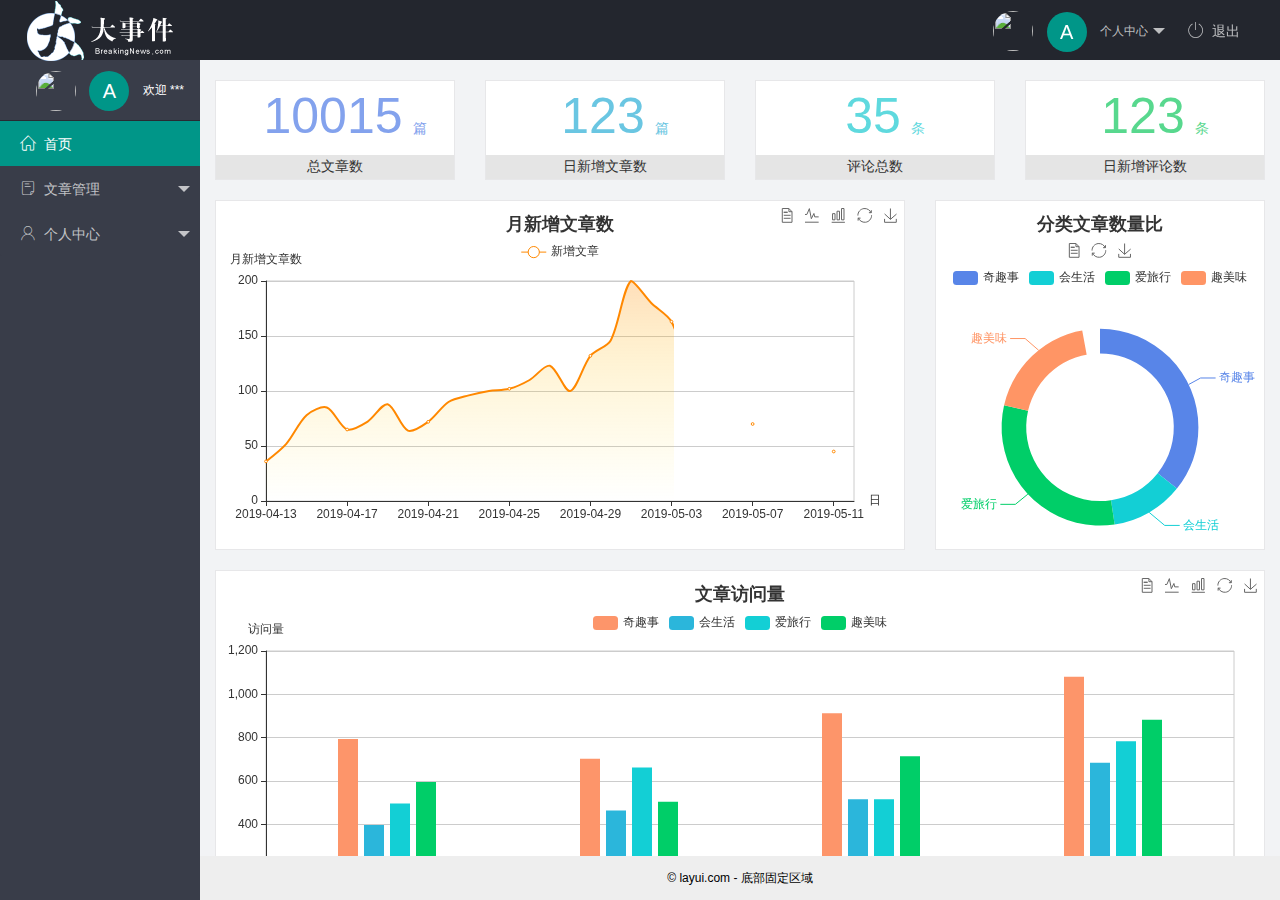
==== commit a464fac9: "完成个人中心功能" ====
--- a/index.html
+++ b/index.html
@@ -23,9 +23,9 @@
               个人中心
             </a>
             <dl class="layui-nav-child">
-              <dd><a href="">基本资料</a></dd>
-              <dd><a href="">更换头像</a></dd>
-              <dd><a href="">重置密码</a></dd>
+              <dd><a href="/user/user_info.html" target="fm">基本资料</a></dd>
+              <dd><a href="/user/user_avatar.html" target="fm">更换头像</a></dd>
+              <dd><a href="/user/user_pwd.html" target="fm">重置密码</a></dd>
             </dl>
           </li>
           <li class="layui-nav-item">
@@ -65,13 +65,13 @@
               <a href="javascript:;"><span class="iconfont icon-user"></span>个人中心</a>
               <dl class="layui-nav-child">
                 <dd>
-                  <a href="javascript:;"><i class="layui-icon layui-icon-app"></i>基本资料</a>
+                  <a href="/user/user_info.html" target="fm"><i class="layui-icon layui-icon-app"></i>基本资料</a>
                 </dd>
                 <dd>
-                  <a href="javascript:;"><i class="layui-icon layui-icon-app"></i>更换头像</a>
+                  <a href="/user/user_avatar.html" target="fm"><i class="layui-icon layui-icon-app"></i>更换头像</a>
                 </dd>
                 <dd>
-                  <a href="javascript:;"><i class="layui-icon layui-icon-app"></i>重置密码</a>
+                  <a href="/user/user_pwd.html" target="fm"><i class="layui-icon layui-icon-app"></i>重置密码</a>
                 </dd>
               </dl>
             </li>
